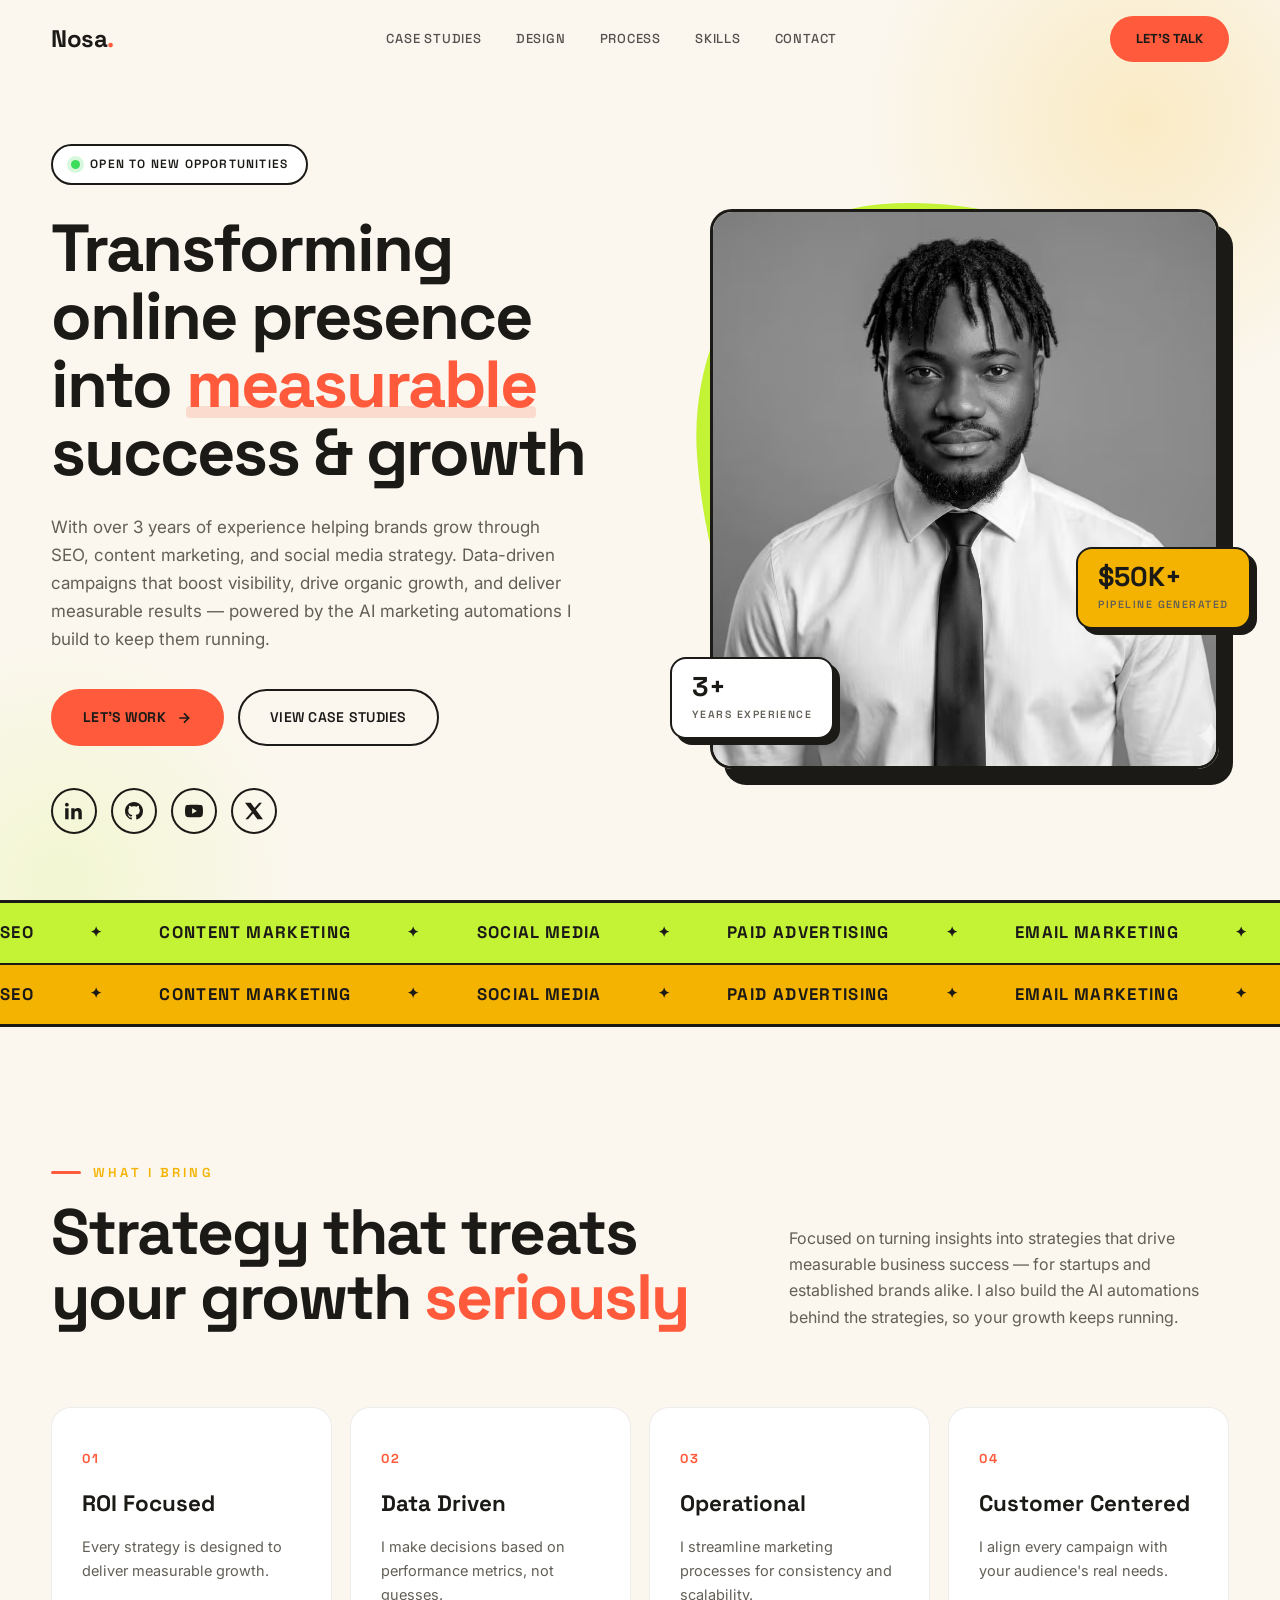
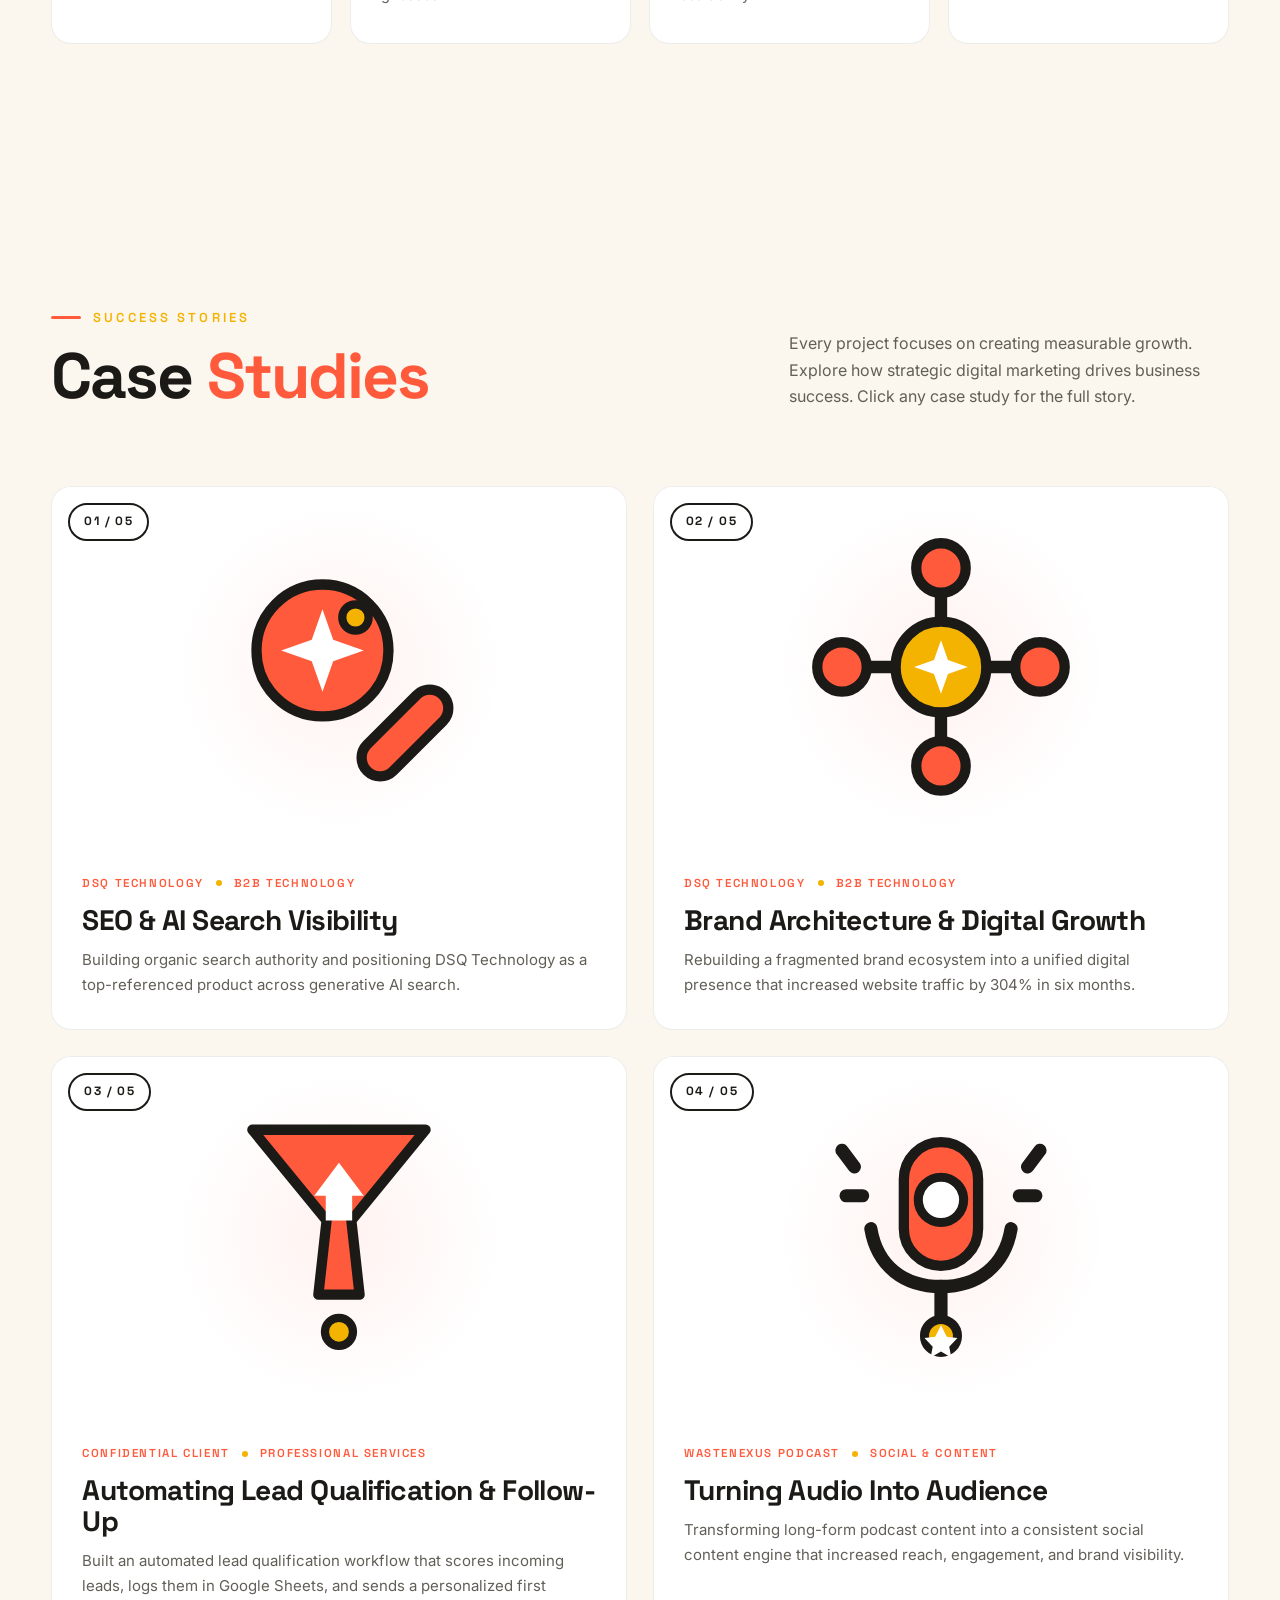
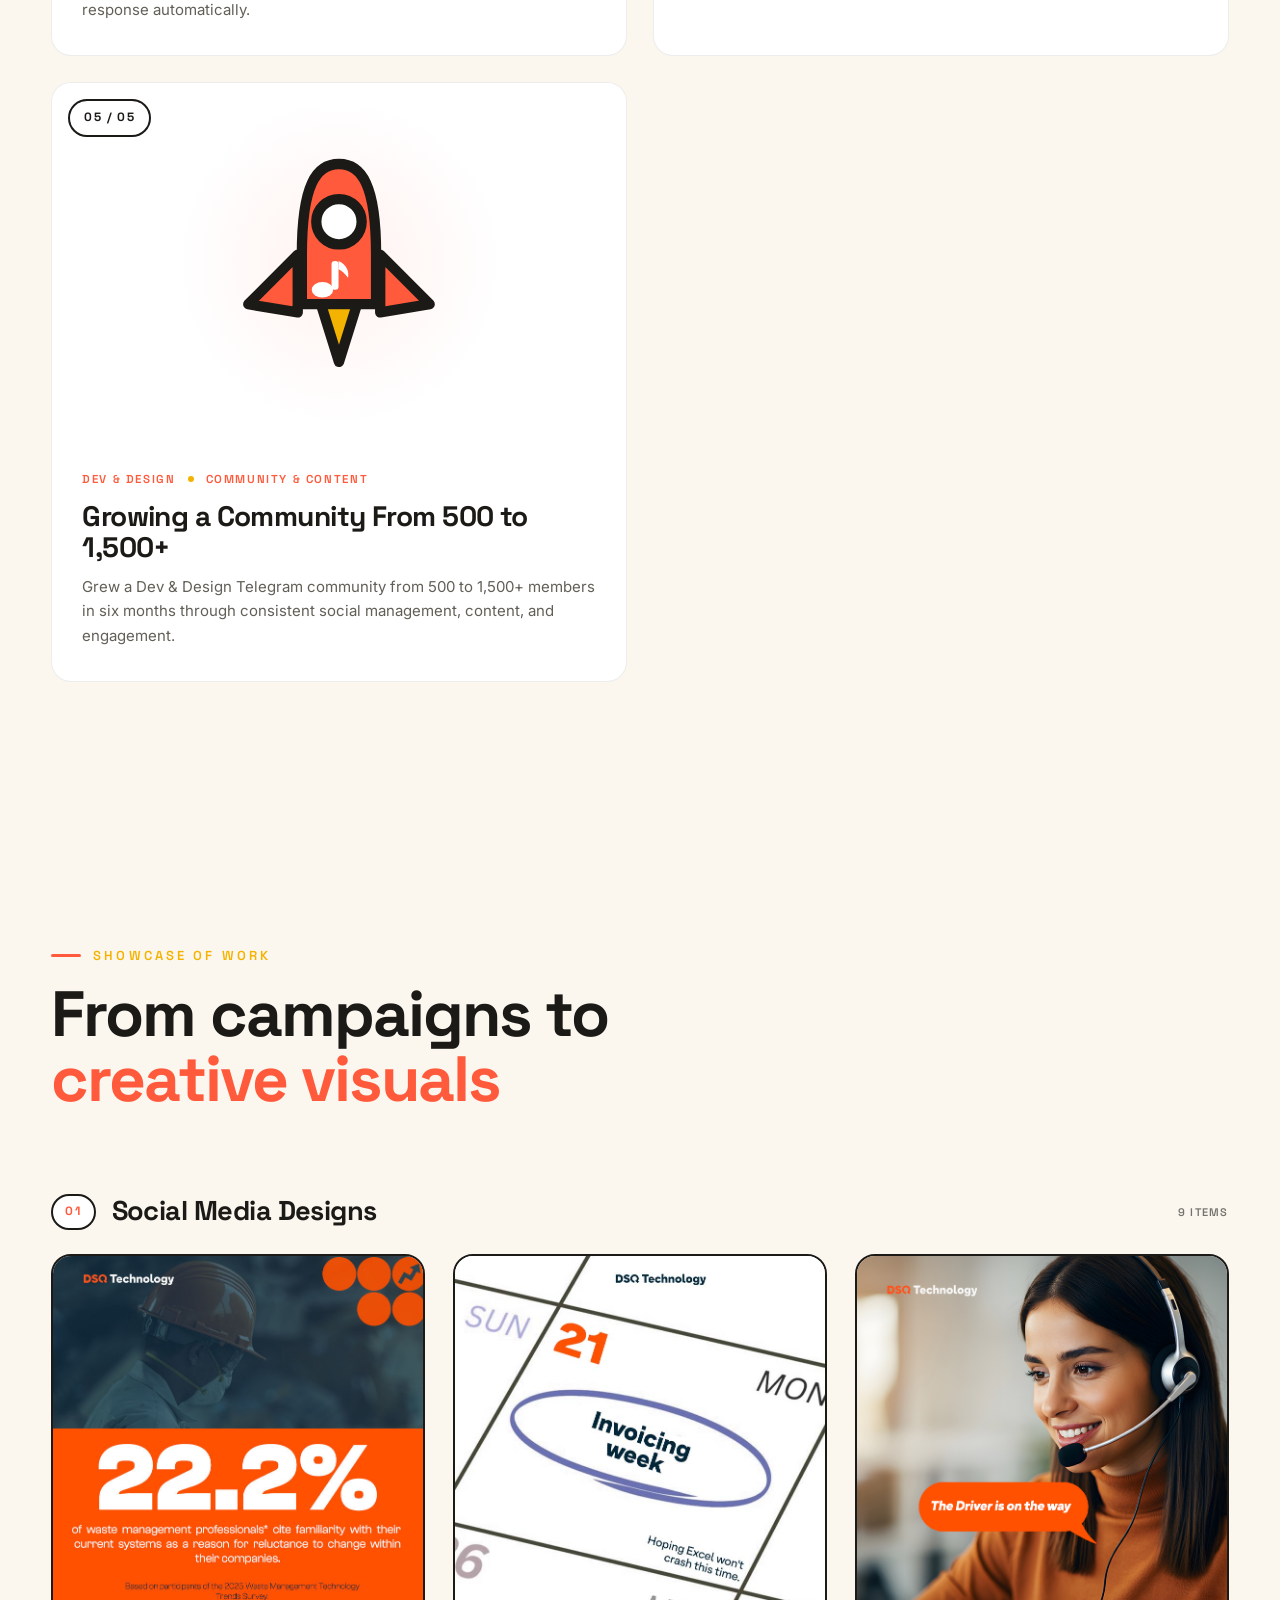
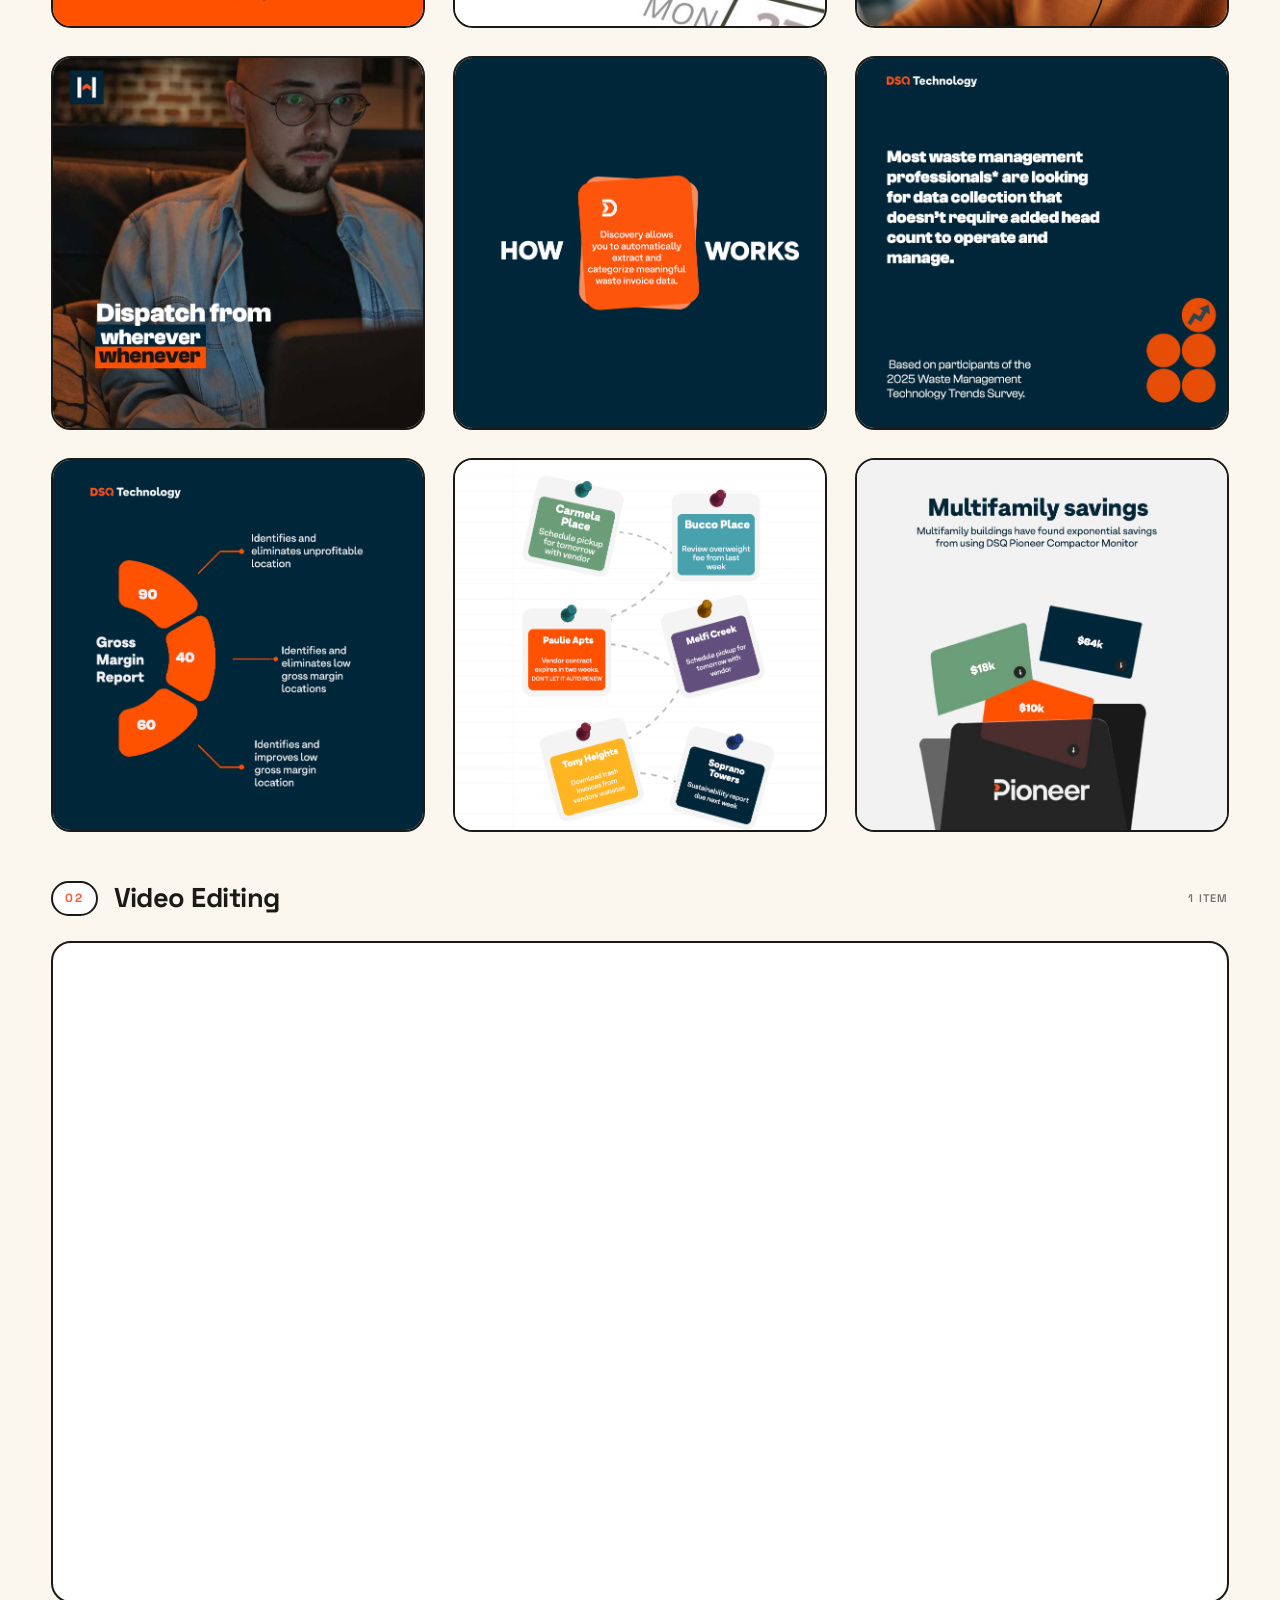
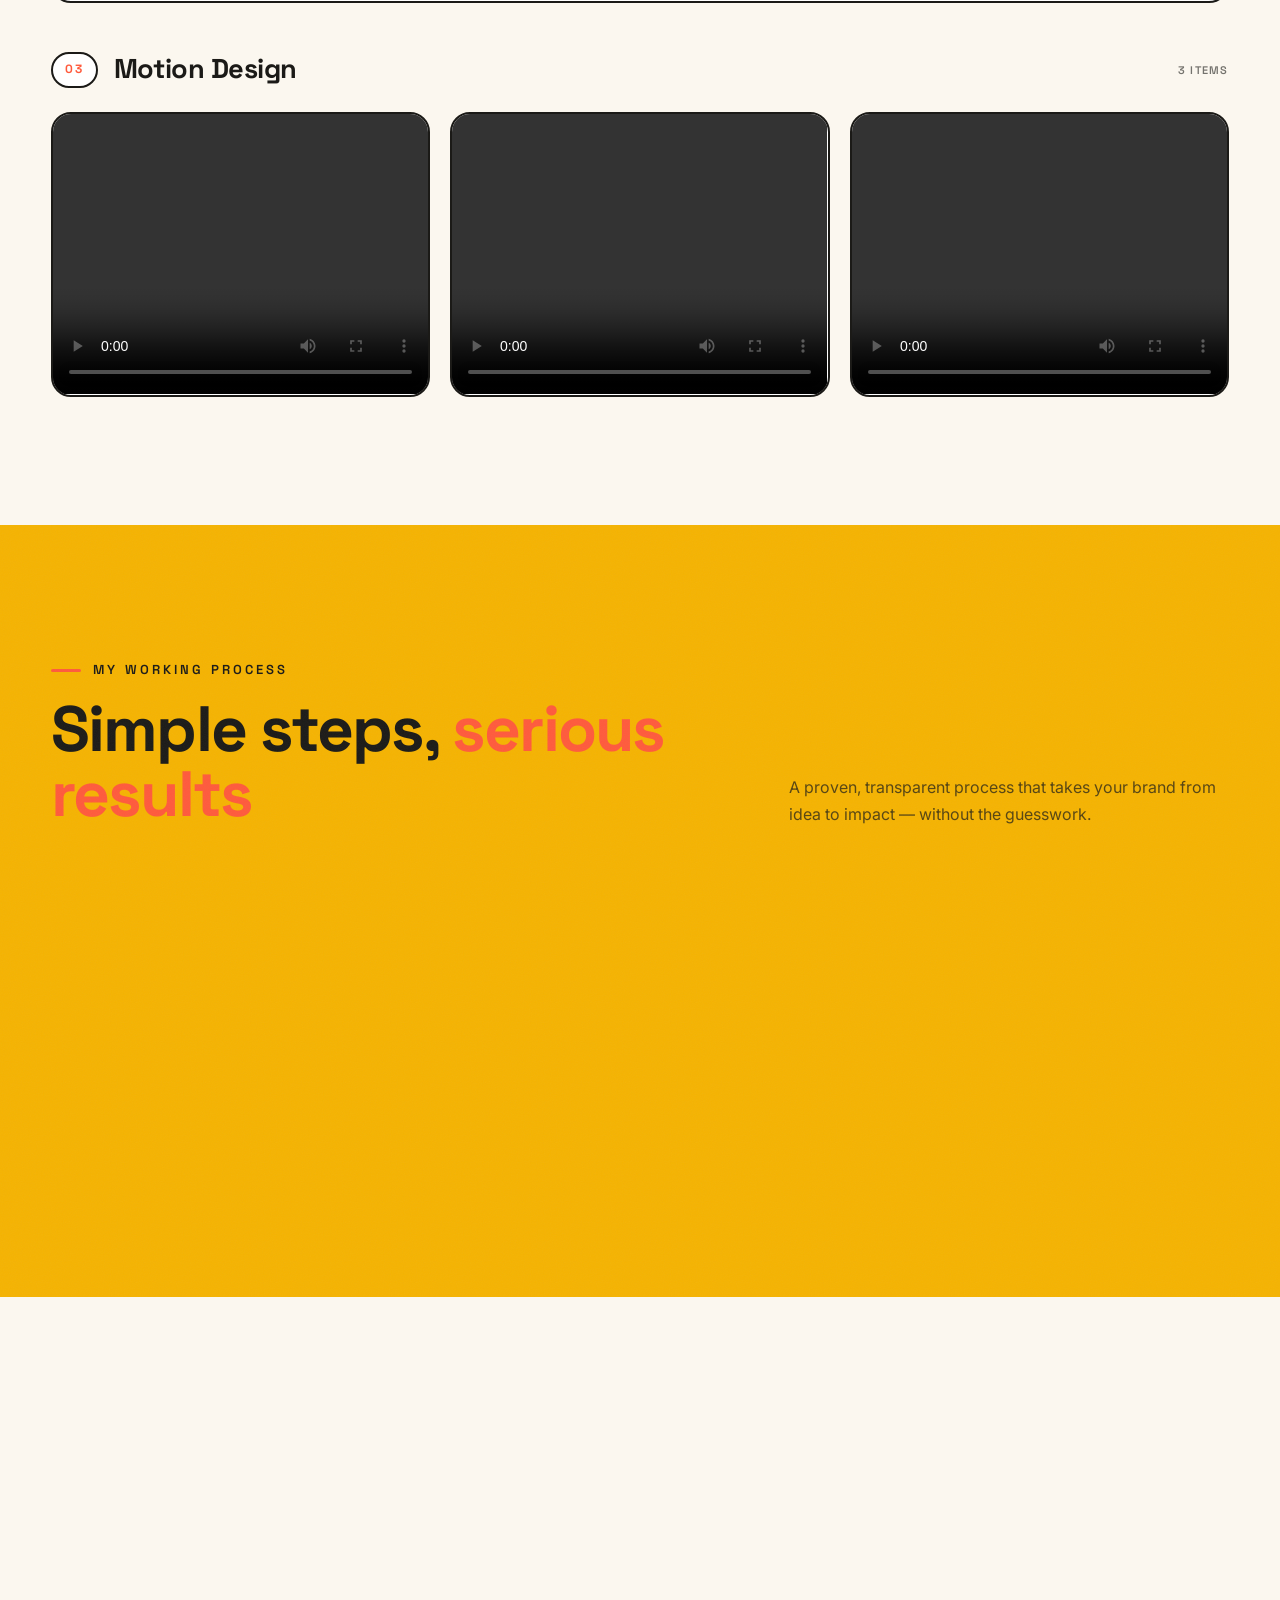
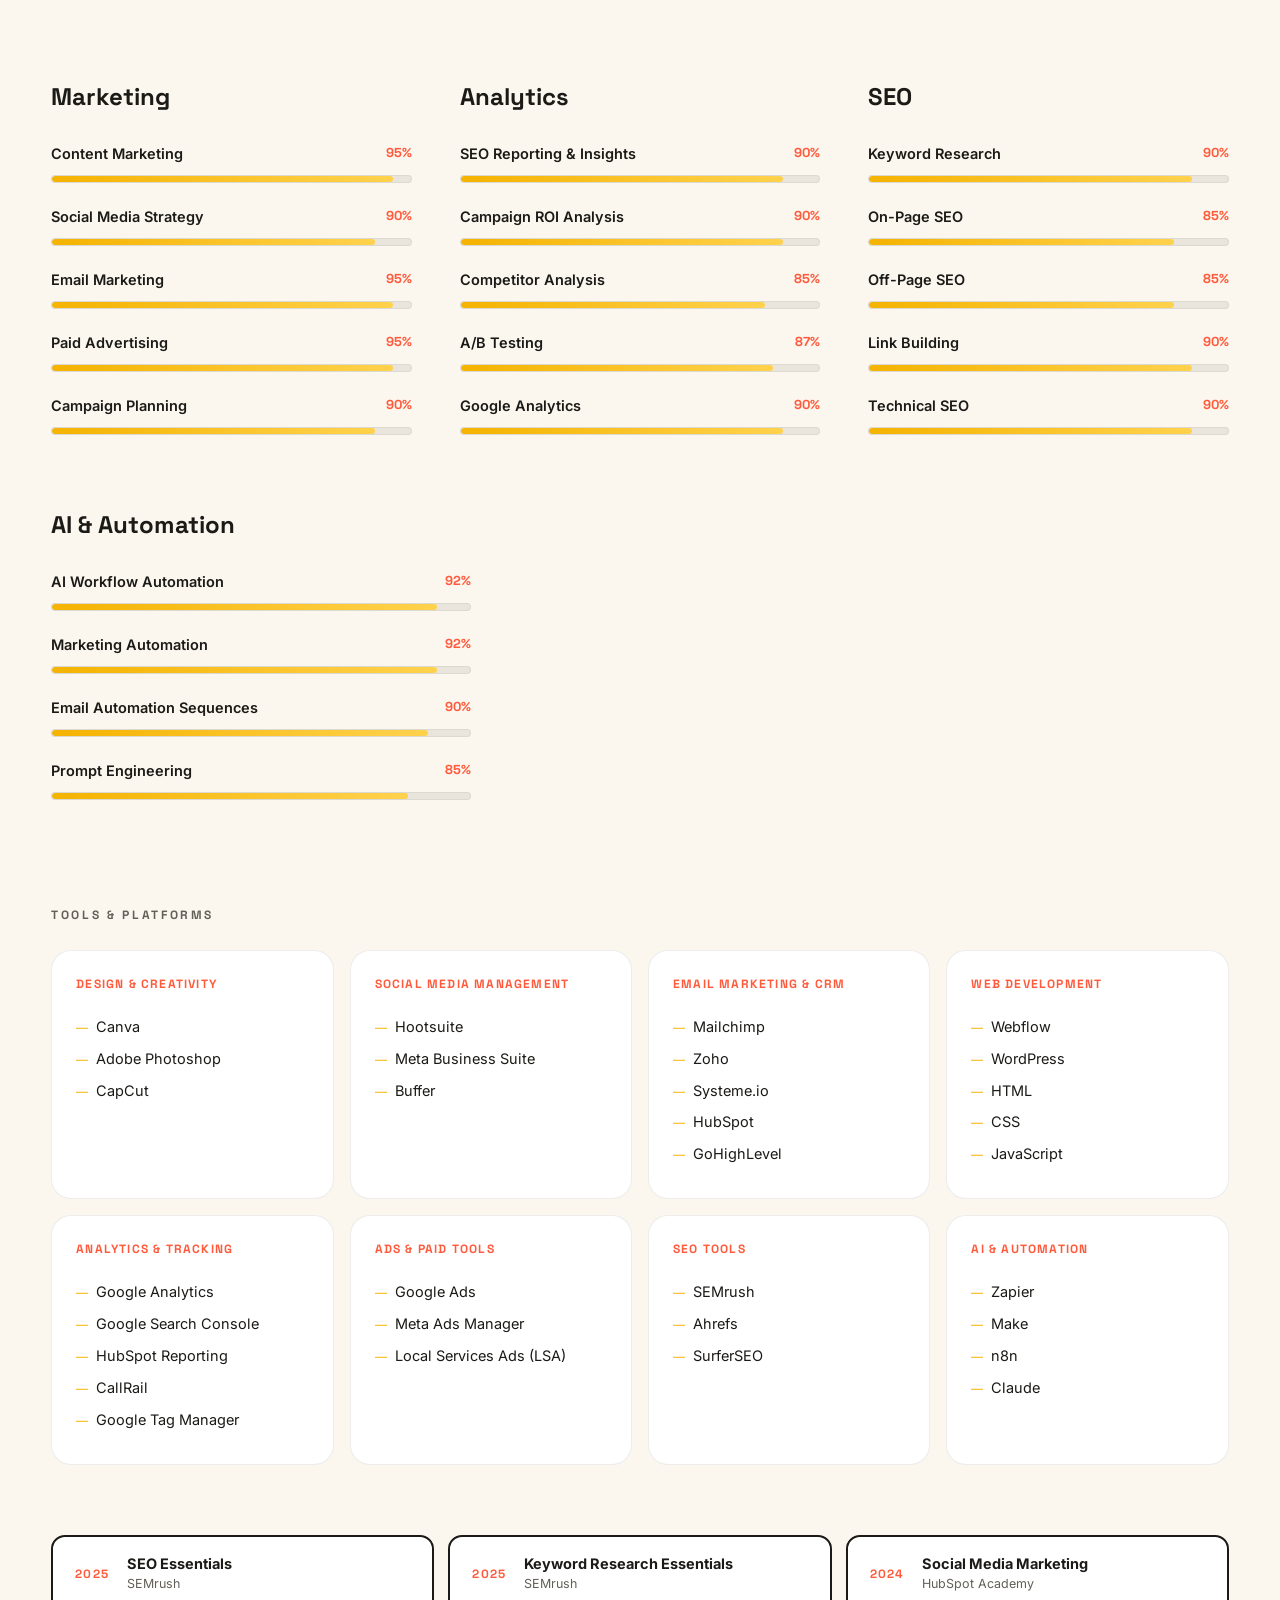
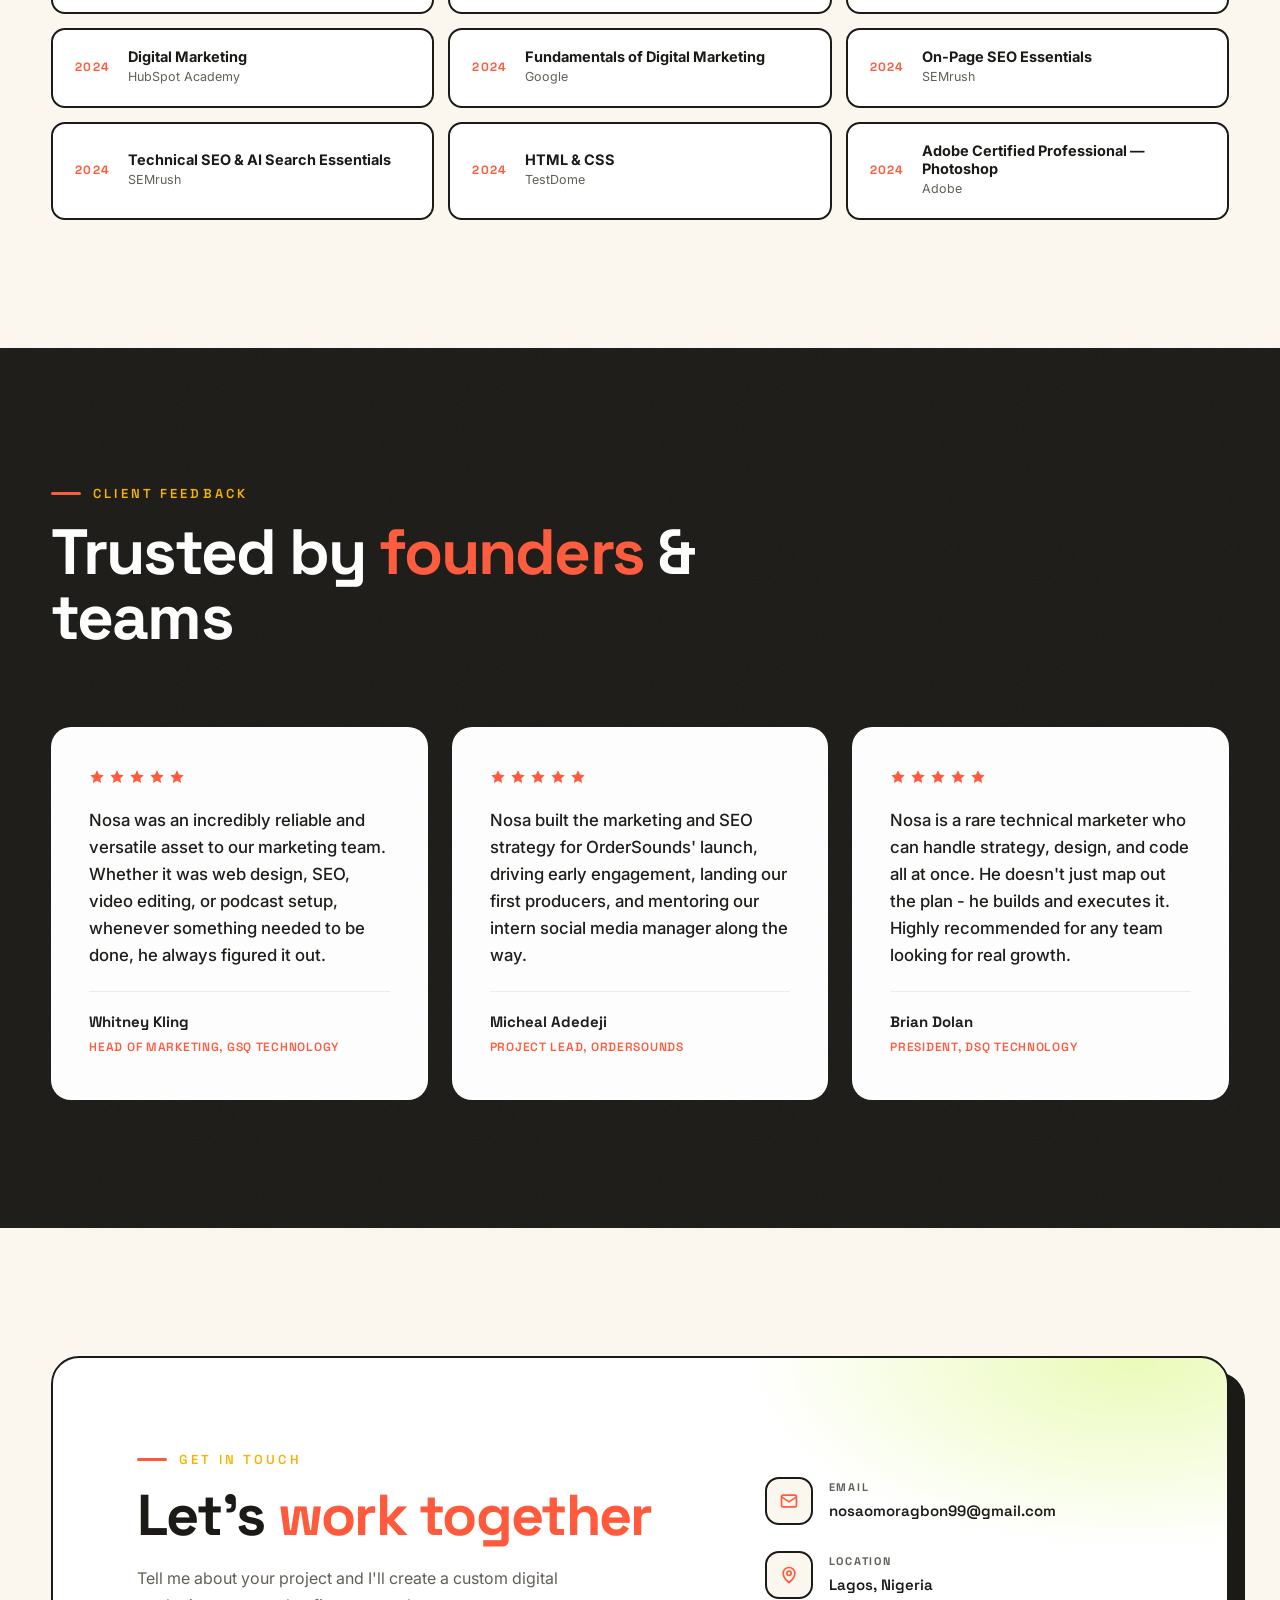
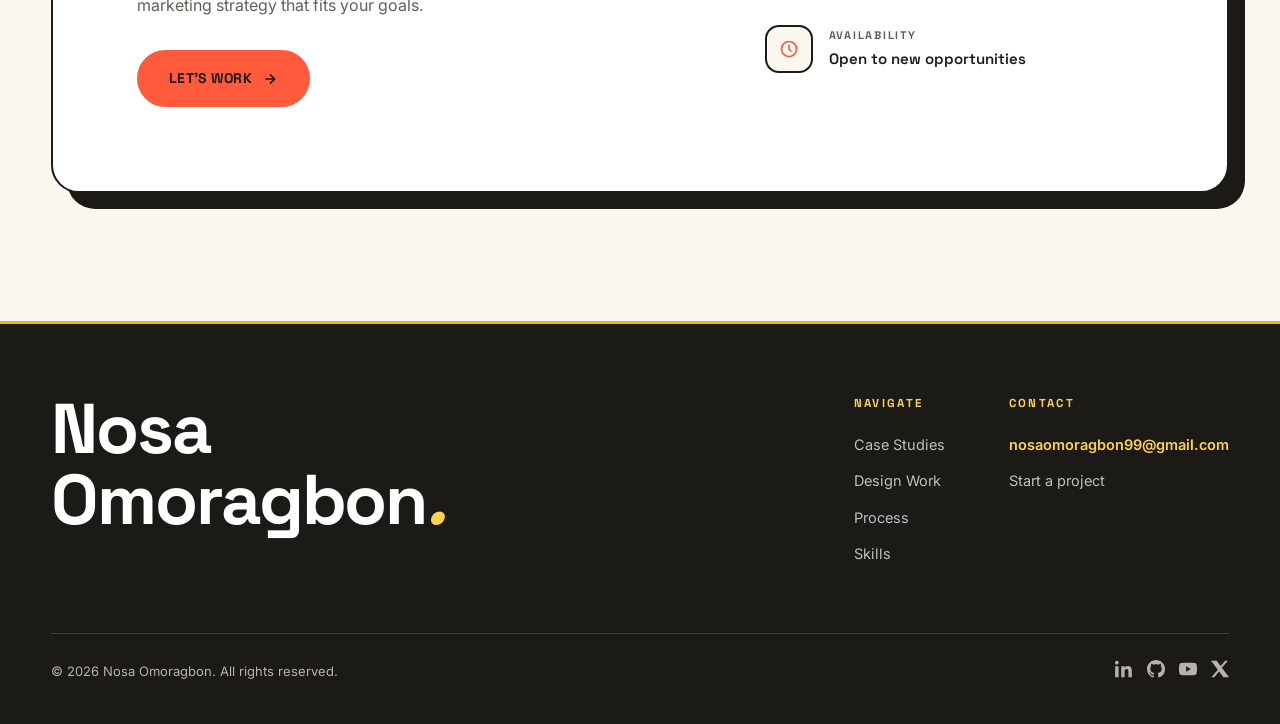
==== case-study.html @ 4eb818e7 "Initial commit — portfolio site" ====
<!DOCTYPE html>
<html lang="en">
<head>
  <meta charset="UTF-8" />
  <meta name="viewport" content="width=device-width, initial-scale=1.0" />
  <title>Case Study — Nosa Omoragbon</title>
  <meta name="description" content="Case study by Nosa Omoragbon — digital marketing strategist." />
  <meta name="theme-color" content="#F5B301" />
  <meta property="og:type" content="article" />
  <meta property="og:site_name" content="Nosa Omoragbon" />
  <meta property="og:title" content="Case Study — Nosa Omoragbon" />
  <meta property="og:description" content="Case study by Nosa Omoragbon — digital marketing strategist." />
  <meta property="og:locale" content="en_NG" />
  <meta name="twitter:card" content="summary_large_image" />
  <meta name="twitter:title" content="Case Study — Nosa Omoragbon" />
  <link rel="icon" type="image/svg+xml" href="data:image/svg+xml,%3Csvg xmlns='http://www.w3.org/2000/svg' viewBox='0 0 100 100'%3E%3Crect width='100' height='100' rx='20' fill='%23f5b301'/%3E%3Ctext x='50' y='70' font-size='54' font-weight='700' text-anchor='middle' fill='%231b1a17' font-family='Arial'%3EN%3C/text%3E%3C/svg%3E" />
  <link rel="preconnect" href="https://fonts.googleapis.com" />
  <link rel="preconnect" href="https://fonts.gstatic.com" crossorigin />
  <link href="https://fonts.googleapis.com/css2?family=Space+Grotesk:wght@400;500;600;700&family=Inter:wght@400;500;600;700&display=swap" rel="stylesheet" />
  <link rel="stylesheet" href="css/styles.css" />
</head>
<body>

  <!-- ================= NAV ================= -->
  <nav class="nav" id="nav">
    <div class="nav-inner">
      <a href="index.html" class="logo">Nosa<em>.</em></a>
      <div class="nav-links">
        <a href="index.html#work">Case Studies</a>
        <a href="index.html#design">Design</a>
        <a href="index.html#process">Process</a>
        <a href="index.html#skills">Skills</a>
        <a href="index.html#contact">Contact</a>
      </div>
      <a href="index.html#contact" class="nav-cta">Let's Talk</a>
    </div>
  </nav>

  <!-- ================= CASE HERO ================= -->
  <header class="cs-hero">
    <div class="container">
      <div class="cs-breadcrumb">
        <a href="index.html">Home</a>
        <span class="sep">/</span>
        <a href="index.html#work">Case Studies</a>
        <span class="sep">/</span>
        <span id="crumbClient">Project</span>
      </div>
      <div class="cs-meta-row">
        <span class="cs-chip gold" id="chipCategory">—</span>
        <span class="cs-chip" id="chipPeriod">—</span>
        <span class="cs-chip" id="chipClient">—</span>
        <span class="cs-chip" id="chipTag">—</span>
      </div>
      <h1 id="csTitle">Case Study</h1>
      <p class="tagline" id="csTagline"></p>
      <div class="cs-cover">
        <div class="cs-blob"></div>
        <div class="cs-cover-video" id="csCoverVideo"></div>
        <div class="cs-cover-icon" id="csCoverIcon" aria-hidden="true"></div>
        <img src="" alt="Case study cover" id="csCover" />
      </div>
    </div>
  </header>

  <!-- ================= CASE MAIN ================= -->
  <main class="cs-main">
    <div class="container">
      <div class="cs-layout">
        <div class="cs-prose">
          <h2 id="csOverviewHead"><span class="n">01</span>Project Overview</h2>
          <p id="csSummary"></p>

          <h2 id="csChallengeHead"><span class="n">02</span>The Challenge</h2>
          <p id="csChallenge"></p>

          <h2 id="csSolutionHead"><span class="n">03</span>The Solution</h2>
          <p id="csSolution"></p>
          <ul class="cs-list" id="csSolutionList"></ul>
          <p id="csSolutionAfter"></p>

          <div id="csAeoBlock">
            <h2 id="csAeoHead"><span class="n">04</span>AEO Strategy</h2>
            <p class="cs-subhead" id="csAeoSub"></p>
            <p id="csAeo"></p>
          </div>

          <div class="cs-results" id="csResults"></div>
        </div>

        <aside class="cs-side">
          <div class="cs-panel">
            <h4>Strategies Used</h4>
            <ul id="csStrategies"></ul>
          </div>
          <div class="cs-panel">
            <h4>Tools</h4>
            <div class="cs-tools" id="csTools"></div>
          </div>
          <div class="cs-panel">
            <h4>Project</h4>
            <ul id="csFacts"></ul>
          </div>
        </aside>
      </div>

      <!-- gallery -->
      <div class="cs-gallery">
        <div class="cs-gallery-head">
          <h2>Visuals</h2>
          <div class="line"></div>
          <span class="eyebrow" id="galCount"></span>
        </div>
        <div class="cs-gal-grid" id="csGallery"></div>
      </div>

      <!-- prev / next -->
      <div class="cs-nav">
        <a href="#" id="csPrev">
          <span class="dir">← Previous project</span>
          <span class="cs-title" id="csPrevTitle"></span>
        </a>
        <a href="#" class="next" id="csNext">
          <span class="dir">Next project →</span>
          <span class="cs-title" id="csNextTitle"></span>
        </a>
      </div>

      <!-- cta -->
      <div class="cs-cta grain">
        <h2>Want results like this for <em>your brand?</em></h2>
        <a href="index.html#contact" class="btn btn-coral">Let's Work
          <svg width="16" height="16" viewBox="0 0 24 24" fill="none" stroke="currentColor" stroke-width="2.4"><path d="M5 12h14M12 5l7 7-7 7"/></svg>
        </a>
      </div>
    </div>
  </main>

  <!-- ================= FOOTER ================= -->
  <footer class="footer">
    <div class="container">
      <div class="footer-top">
        <div class="footer-name">Nosa<br />Omoragbon<em>.</em></div>
        <div class="footer-cols">
          <div class="footer-col">
            <h5>Navigate</h5>
            <ul>
              <li><a href="index.html#work">Case Studies</a></li>
              <li><a href="index.html#design">Design Work</a></li>
              <li><a href="index.html#process">Process</a></li>
              <li><a href="index.html#skills">Skills</a></li>
            </ul>
          </div>
          <div class="footer-col">
            <h5>Contact</h5>
            <ul>
              <li><a href="mailto:nosaomoragbon99@gmail.com" class="footer-email">nosaomoragbon99@gmail.com</a></li>
              <li><a href="index.html#contact">Start a project</a></li>
            </ul>
          </div>
        </div>
      </div>
      <div class="footer-bottom">
        <span>© 2026 Nosa Omoragbon. All rights reserved.</span>
        <div class="footer-socials" id="footerSocials"></div>
      </div>
    </div>
  </footer>

  <!-- ================= LIGHTBOX ================= -->
  <div class="lightbox" id="lightbox">
    <button class="lb-close" id="lbClose" aria-label="Close">
      <svg width="18" height="18" viewBox="0 0 24 24" fill="none" stroke="currentColor" stroke-width="2.4"><path d="M18 6 6 18M6 6l12 12"/></svg>
    </button>
    <img src="" alt="Preview" id="lbImg" />
    <div class="lb-cap" id="lbCap"></div>
  </div>

  <script src="js/data.js"></script>
  <script src="js/main.js"></script>
</body>
</html>
---- css/styles.css ----
/* =========================================================
   Nosa Omoragbon — Portfolio
   Modern, high-contrast, energetic agency design system
   Palette: warm cream / dark charcoal / golden yellow /
   coral orange (CTAs) / lime green (decorative)
   ========================================================= */

:root {
  --ink: #1b1a17;
  --ink-2: #232220;
  --ink-3: #2d2b27;
  --cream: #fbf7ef;
  --cream-2: #f4efe3;
  --white: #ffffff;
  --gold: #f5b301;
  --gold-2: #ffd24d;
  --coral: #ff5a3c;
  --coral-2: #ff7a5f;
  --lime: #c4f235;
  --muted: #625f57;
  --muted-d: #b6b3aa;
  --line: rgba(27, 26, 23, 0.08);
  --line-d: rgba(255, 255, 255, 0.14);
  --display: "Space Grotesk", "Segoe UI", sans-serif;
  --body: "Inter", "Segoe UI", sans-serif;
  --radius: 20px;
  --ease: cubic-bezier(0.22, 1, 0.36, 1);
  --nav-h: 78px;
}

*,
*::before,
*::after {
  margin: 0;
  padding: 0;
  box-sizing: border-box;
}

html {
  scroll-behavior: smooth;
}

section[id],
header[id] {
  scroll-margin-top: 70px;
}

body {
  font-family: var(--body);
  background: var(--cream);
  color: var(--ink);
  line-height: 1.65;
  font-size: 16px;
  -webkit-font-smoothing: antialiased;
  overflow-x: hidden;
}

img {
  max-width: 100%;
  display: block;
}

a {
  color: inherit;
  text-decoration: none;
}

button {
  font-family: inherit;
  cursor: pointer;
  border: none;
  background: none;
  color: inherit;
}

ul {
  list-style: none;
}

::selection {
  background: var(--coral);
  color: var(--white);
}

::-webkit-scrollbar {
  width: 11px;
}
::-webkit-scrollbar-track {
  background: var(--cream);
}
::-webkit-scrollbar-thumb {
  background: #cfc9bc;
  border-radius: 20px;
  border: 3px solid var(--cream);
}
::-webkit-scrollbar-thumb:hover {
  background: var(--coral);
}

/* ---------- Typography helpers ---------- */

.eyebrow {
  font-family: var(--display);
  font-size: 13px;
  font-weight: 600;
  letter-spacing: 0.24em;
  text-transform: uppercase;
  color: var(--gold);
  display: inline-flex;
  align-items: center;
  gap: 12px;
}

.eyebrow::before {
  content: "";
  width: 30px;
  height: 3px;
  border-radius: 3px;
  background: var(--coral);
  display: block;
}

section.dark .eyebrow {
  color: var(--gold-2);
}
section.dark .eyebrow::before {
  background: var(--coral);
}

/* ---------- Layout ---------- */

.container {
  width: min(1240px, 92%);
  margin-inline: auto;
}

.section {
  padding: clamp(90px, 10vw, 140px) 0;
  position: relative;
  background: var(--cream);
}

.section-head {
  display: flex;
  align-items: flex-end;
  justify-content: space-between;
  gap: 40px;
  margin-bottom: clamp(50px, 6vw, 80px);
}

.section-title {
  font-family: var(--display);
  font-weight: 700;
  font-size: clamp(2.3rem, 5.4vw, 4rem);
  line-height: 1.02;
  letter-spacing: -0.03em;
  margin-top: 16px;
  text-transform: none;
  max-width: 18ch;
}

.section-title em {
  font-style: normal;
  color: var(--coral);
  position: relative;
}

.lede {
  color: var(--muted);
  max-width: 440px;
  font-size: 16px;
}

/* ---------- Grain overlay ---------- */

.grain::before {
  content: "";
  position: absolute;
  inset: 0;
  pointer-events: none;
  opacity: 0.05;
  background-image: url("data:image/svg+xml,%3Csvg xmlns='http://www.w3.org/2000/svg' width='140' height='140'%3E%3Cfilter id='n'%3E%3CfeTurbulence type='fractalNoise' baseFrequency='0.85' numOctaves='3' stitchTiles='stitch'/%3E%3C/filter%3E%3Crect width='100%25' height='100%25' filter='url(%23n)'/%3E%3C/svg%3E");
  z-index: 1;
}

/* ---------- Buttons ---------- */

.btn {
  display: inline-flex;
  align-items: center;
  gap: 10px;
  padding: 15px 30px;
  font-family: var(--display);
  font-size: 14px;
  font-weight: 600;
  letter-spacing: 0.02em;
  text-transform: uppercase;
  border-radius: 999px;
  border: 2px solid transparent;
  transition: all 0.35s var(--ease);
  position: relative;
}

.btn svg {
  transition: transform 0.35s var(--ease);
}

.btn:hover svg {
  transform: translateX(4px);
}

.btn-coral {
  background: var(--coral);
  color: var(--ink);
  border-color: var(--coral);
  font-weight: 700;
}

.btn-coral:hover {
  background: var(--coral-2);
  border-color: var(--coral-2);
  transform: translateY(-3px);
  box-shadow: 0 16px 34px -12px rgba(255, 90, 60, 0.65);
}

.btn-ghost {
  border-color: var(--ink);
  color: var(--ink);
  background: transparent;
}

.btn-ghost:hover {
  background: var(--ink);
  color: var(--white);
  transform: translateY(-3px);
}

.btn-ghost-light {
  border-color: var(--white);
  color: var(--white);
  background: transparent;
}

.btn-ghost-light:hover {
  background: var(--white);
  color: var(--ink);
  transform: translateY(-3px);
}

/* ---------- Nav ---------- */

.nav {
  position: fixed;
  inset: 0 0 auto 0;
  height: var(--nav-h);
  z-index: 100;
  transition: all 0.4s var(--ease);
  display: flex;
  align-items: center;
}

.nav-inner {
  width: min(1240px, 92%);
  margin-inline: auto;
  display: flex;
  align-items: center;
  justify-content: space-between;
}

.nav.scrolled {
  height: 64px;
  background: rgba(251, 247, 239, 0.9);
  backdrop-filter: blur(14px);
  -webkit-backdrop-filter: blur(14px);
  border-bottom: 1px solid var(--line);
}

.logo {
  font-family: var(--display);
  font-size: 1.5rem;
  font-weight: 700;
  letter-spacing: -0.02em;
  color: var(--ink);
}

.logo em {
  font-style: normal;
  color: var(--coral);
}

.nav-links {
  display: flex;
  align-items: center;
  gap: 34px;
}

.nav-links a {
  font-family: var(--display);
  font-size: 13px;
  font-weight: 500;
  letter-spacing: 0.06em;
  text-transform: uppercase;
  color: var(--ink);
  position: relative;
  padding: 4px 0;
  opacity: 0.75;
  transition: opacity 0.3s;
}

.nav-links a::after {
  content: "";
  position: absolute;
  left: 0;
  bottom: -2px;
  width: 0;
  height: 3px;
  border-radius: 3px;
  background: var(--coral);
  transition: width 0.3s var(--ease);
}

.nav-links a:hover {
  opacity: 1;
}
.nav-links a:hover::after {
  width: 100%;
}

.nav-cta {
  padding: 12px 26px;
  background: var(--coral);
  color: var(--ink);
  border-radius: 999px;
  font-family: var(--display);
  font-size: 13px;
  font-weight: 700;
  text-transform: uppercase;
  transition: all 0.35s var(--ease);
}

.nav-cta:hover {
  background: var(--ink);
  color: var(--white);
  transform: translateY(-2px);
}

/* mobile nav */
.nav-burger {
  display: none;
  width: 44px;
  height: 44px;
  flex-direction: column;
  justify-content: center;
  gap: 6px;
  align-items: flex-end;
}

.nav-burger span {
  display: block;
  height: 3px;
  border-radius: 3px;
  background: var(--ink);
  transition: all 0.35s var(--ease);
}

.nav-burger span:nth-child(1) { width: 26px; }
.nav-burger span:nth-child(2) { width: 18px; }
.nav-burger span:nth-child(3) { width: 22px; }

.nav.menu-open {
  background: var(--ink);
}

.nav.menu-open .logo {
  color: var(--white);
}

.nav.menu-open .nav-burger span {
  width: 26px;
  background: var(--white);
}

.nav.menu-open .nav-burger span:nth-child(1) {
  transform: translateY(9px) rotate(45deg);
}

.nav.menu-open .nav-burger span:nth-child(2) {
  opacity: 0;
}

.nav.menu-open .nav-burger span:nth-child(3) {
  transform: translateY(-9px) rotate(-45deg);
}

.mobile-menu {
  position: fixed;
  inset: 0;
  background: var(--ink);
  z-index: 90;
  display: flex;
  flex-direction: column;
  align-items: center;
  justify-content: center;
  gap: 8px;
  opacity: 0;
  visibility: hidden;
  transition: all 0.45s var(--ease);
}

.mobile-menu.open {
  opacity: 1;
  visibility: visible;
}

.mobile-menu a {
  font-family: var(--display);
  font-size: 2rem;
  font-weight: 600;
  color: var(--white);
  padding: 10px;
  opacity: 0;
  transform: translateY(16px);
  transition: all 0.4s var(--ease);
}

.mobile-menu.open a {
  opacity: 1;
  transform: none;
}

.mobile-menu.open a:nth-child(1) { transition-delay: 0.08s; }
.mobile-menu.open a:nth-child(2) { transition-delay: 0.14s; }
.mobile-menu.open a:nth-child(3) { transition-delay: 0.2s; }
.mobile-menu.open a:nth-child(4) { transition-delay: 0.26s; }
.mobile-menu.open a:nth-child(5) { transition-delay: 0.32s; }

/* ---------- Hero ---------- */

.hero {
  min-height: 100vh;
  background: var(--cream);
  color: var(--ink);
  position: relative;
  display: flex;
  align-items: center;
  overflow: hidden;
  padding-top: var(--nav-h);
}

.hero-bg::before {
  content: "";
  position: absolute;
  width: 640px;
  height: 640px;
  right: -180px;
  top: -200px;
  background: radial-gradient(circle, rgba(245, 179, 1, 0.18), transparent 62%);
}

.hero-bg::after {
  content: "";
  position: absolute;
  width: 560px;
  height: 560px;
  left: -220px;
  bottom: -260px;
  background: radial-gradient(circle, rgba(196, 242, 53, 0.16), transparent 62%);
}

.hero-grid {
  display: grid;
  grid-template-columns: 1.05fr 0.95fr;
  gap: 64px;
  align-items: center;
  width: min(1240px, 92%);
  margin-inline: auto;
  padding: 50px 0;
  position: relative;
  z-index: 2;
}

.hero-badge {
  display: inline-flex;
  align-items: center;
  gap: 10px;
  padding: 9px 18px;
  border: 2px solid var(--ink);
  border-radius: 999px;
  font-family: var(--display);
  font-size: 12px;
  font-weight: 600;
  letter-spacing: 0.1em;
  text-transform: uppercase;
  color: var(--ink);
  background: var(--white);
  margin-bottom: 30px;
}

.hero-badge .dot {
  width: 9px;
  height: 9px;
  border-radius: 50%;
  background: #3ddc5a;
  box-shadow: 0 0 0 4px rgba(61, 220, 90, 0.2);
  animation: pulse 2.2s infinite;
}

@keyframes pulse {
  0%, 100% { box-shadow: 0 0 0 0 rgba(61, 220, 90, 0.45); }
  50% { box-shadow: 0 0 0 8px rgba(61, 220, 90, 0); }
}

.hero h1 {
  font-family: var(--display);
  font-weight: 700;
  font-size: clamp(2.5rem, 5.2vw, 4.4rem);
  line-height: 1.02;
  letter-spacing: -0.03em;
  margin-bottom: 26px;
}

.hero h1 em {
  font-style: normal;
  color: var(--coral);
  position: relative;
  white-space: nowrap;
}

.hero h1 em::after {
  content: "";
  position: absolute;
  left: 0;
  right: 0;
  bottom: 8px;
  height: 12px;
  background: rgba(255, 90, 60, 0.18);
  border-radius: 4px;
  z-index: -1;
}

.hero p.sub {
  color: var(--muted);
  font-size: 17px;
  max-width: 520px;
  margin-bottom: 36px;
}

.hero-ctas {
  display: flex;
  gap: 14px;
  flex-wrap: wrap;
  margin-bottom: 42px;
}

.hero-socials {
  display: flex;
  gap: 14px;
}

.hero-socials a {
  width: 46px;
  height: 46px;
  border: 2px solid var(--ink);
  border-radius: 50%;
  display: flex;
  align-items: center;
  justify-content: center;
  color: var(--ink);
  transition: all 0.35s var(--ease);
}

.hero-socials a:hover {
  background: var(--coral);
  border-color: var(--coral);
  color: var(--white);
  transform: translateY(-4px) rotate(-6deg);
}

.hero-socials svg {
  width: 18px;
  height: 18px;
}

.hero-visual {
  position: relative;
  padding: 10px;
}

.hero-blob {
  position: absolute;
  inset: 0;
  background: var(--lime);
  border-radius: 38% 62% 63% 37% / 41% 44% 56% 59%;
  transform: rotate(-4deg);
  z-index: 0;
}

.hero-photo {
  position: relative;
  z-index: 1;
  border-radius: 22px;
  overflow: hidden;
  aspect-ratio: 4 / 4.4;
  border: 3px solid var(--ink);
  box-shadow: 14px 16px 0 var(--ink);
}

.hero-photo img {
  width: 100%;
  height: 100%;
  object-fit: cover;
  filter: grayscale(100%) contrast(1.02);
  transition: transform 1.4s var(--ease);
}

.hero-photo:hover img {
  transform: scale(1.04);
}

.hero-card {
  position: absolute;
  z-index: 2;
  bottom: 40px;
  left: -30px;
  background: var(--white);
  border: 2px solid var(--ink);
  border-radius: 16px;
  padding: 14px 20px;
  box-shadow: 6px 6px 0 var(--ink);
}

.hero-card .num {
  font-family: var(--display);
  font-size: 1.7rem;
  font-weight: 700;
  color: var(--ink);
  line-height: 1;
}

.hero-card .txt {
  font-family: var(--display);
  font-size: 10.5px;
  font-weight: 600;
  letter-spacing: 0.14em;
  text-transform: uppercase;
  color: var(--muted);
  margin-top: 5px;
}

.hero-card.card-2 {
  left: auto;
  right: -22px;
  bottom: 150px;
  border-color: var(--ink);
  background: var(--gold);
}

.hero-card.card-2 .num {
  color: var(--ink);
}

/* ---------- Marquee (double strip) ---------- */

.marquee-stack {
  border-top: 3px solid var(--ink);
  border-bottom: 3px solid var(--ink);
}

.marquee {
  overflow: hidden;
  padding: 16px 0;
}

.marquee.lime {
  background: var(--lime);
  border-bottom: 2px solid var(--ink);
}

.marquee.gold {
  background: var(--gold);
}

.marquee-track {
  display: flex;
  gap: 56px;
  width: max-content;
  animation: marquee 30s linear infinite;
}

.marquee.reverse .marquee-track {
  animation-direction: reverse;
}

.marquee span {
  font-family: var(--display);
  font-weight: 700;
  font-size: 1.05rem;
  letter-spacing: 0.08em;
  text-transform: uppercase;
  color: var(--ink);
  white-space: nowrap;
  display: flex;
  align-items: center;
  gap: 56px;
}

.marquee span::after {
  content: "✦";
  font-size: 0.85rem;
}

@keyframes marquee {
  from { transform: translateX(0); }
  to { transform: translateX(-50%); }
}

/* ---------- Values / About ---------- */

.values-grid {
  display: grid;
  grid-template-columns: repeat(4, 1fr);
  gap: 18px;
}

.value {
  background: var(--white);
  border-radius: var(--radius);
  padding: 36px 30px;
  border: 1px solid var(--line);
  transition: transform 0.4s var(--ease), box-shadow 0.4s var(--ease), border-color 0.4s;
}

.value:hover {
  transform: translateY(-6px);
  border-color: var(--ink);
  box-shadow: 8px 8px 0 var(--ink);
}

.value .num {
  font-family: var(--display);
  font-size: 13px;
  font-weight: 700;
  color: var(--coral);
  letter-spacing: 0.14em;
}

.value h3 {
  font-family: var(--display);
  font-weight: 700;
  font-size: 1.4rem;
  margin: 16px 0 12px;
}

.value p {
  color: var(--muted);
  font-size: 14.5px;
}

/* ---------- Case studies ---------- */

.case-grid {
  display: grid;
  grid-template-columns: repeat(2, 1fr);
  gap: 26px;
}

.case-card {
  position: relative;
  border: 1px solid var(--line);
  border-radius: var(--radius);
  overflow: hidden;
  background: var(--white);
  display: block;
  transition: transform 0.5s var(--ease), box-shadow 0.5s var(--ease), border-color 0.5s;
}

.case-card:hover {
  transform: translateY(-8px);
  border-color: var(--ink);
  box-shadow: 10px 10px 0 var(--ink);
}

.case-media {
  position: relative;
  aspect-ratio: 16 / 10;
  overflow: hidden;
  background: var(--white);
  display: flex;
  align-items: center;
  justify-content: center;
}

.case-media::before {
  content: "";
  position: absolute;
  width: 62%;
  aspect-ratio: 1;
  top: 50%;
  left: 50%;
  transform: translate(-50%, -50%);
  border-radius: 50%;
  background: radial-gradient(circle, rgba(255, 90, 60, 0.08), transparent 65%);
  pointer-events: none;
}

.case-media img {
  width: 100%;
  height: 100%;
  object-fit: cover;
  transition: transform 1.1s var(--ease);
}

.case-card:hover .case-media img {
  transform: scale(1.06);
}

.case-icon {
  width: 46%;
  color: var(--coral);
  transition: transform 0.8s var(--ease);
  position: relative;
}

.case-icon svg {
  width: 100%;
  height: auto;
  display: block;
}

.case-card:hover .case-icon {
  transform: scale(1.08) rotate(-2deg);
}

.case-media .num {
  position: absolute;
  top: 16px;
  left: 16px;
  font-family: var(--display);
  font-size: 12px;
  font-weight: 700;
  letter-spacing: 0.12em;
  color: var(--ink);
  background: var(--white);
  padding: 7px 14px;
  border-radius: 999px;
  border: 2px solid var(--ink);
  z-index: 2;
}

.case-media .arrow {
  position: absolute;
  right: 16px;
  bottom: 16px;
  width: 52px;
  height: 52px;
  border-radius: 50%;
  background: var(--coral);
  color: var(--white);
  border: 2px solid var(--ink);
  display: flex;
  align-items: center;
  justify-content: center;
  transform: translateY(12px);
  opacity: 0;
  transition: all 0.45s var(--ease);
  z-index: 2;
}

.case-card:hover .case-media .arrow {
  opacity: 1;
  transform: translateY(0) rotate(-45deg);
}

.case-body {
  padding: 28px 30px 32px;
}

.case-meta {
  display: flex;
  align-items: center;
  gap: 12px;
  font-family: var(--display);
  font-size: 11.5px;
  font-weight: 600;
  letter-spacing: 0.14em;
  text-transform: uppercase;
  color: var(--coral);
  margin-bottom: 12px;
}

.case-meta .divider {
  width: 6px;
  height: 6px;
  border-radius: 50%;
  background: var(--gold);
}

.case-body h3 {
  font-family: var(--display);
  font-weight: 700;
  font-size: clamp(1.4rem, 2.2vw, 1.8rem);
  line-height: 1.1;
  margin-bottom: 12px;
  letter-spacing: -0.02em;
}

.case-body p {
  color: var(--muted);
  font-size: 15px;
}

/* ---------- Gallery ---------- */

.gallery-filters {
  display: flex;
  gap: 10px;
  flex-wrap: nowrap;
  overflow-x: auto;
  -webkit-overflow-scrolling: touch;
  scrollbar-width: none;
  padding-bottom: 4px;
}

.gallery-filters::-webkit-scrollbar {
  display: none;
}

.filter-btn {
  padding: 11px 22px;
  border-radius: 999px;
  border: 2px solid var(--ink);
  font-family: var(--display);
  font-size: 12.5px;
  font-weight: 600;
  text-transform: uppercase;
  color: var(--ink);
  background: var(--white);
  flex-shrink: 0;
  transition: all 0.3s var(--ease);
}

.filter-btn:hover {
  background: var(--coral);
  border-color: var(--coral);
  color: var(--white);
  transform: translateY(-2px);
}

.filter-btn.active {
  background: var(--ink);
  border-color: var(--ink);
  color: var(--white);
}

.gallery-grid {
  display: grid;
  grid-template-columns: repeat(3, 1fr);
  gap: 20px;
}

/* ---------- Showcase (infinite marquee rows) ---------- */

.showcase {
  display: flex;
  flex-direction: column;
  gap: 44px;
  margin-top: 54px;
}

.showcase-section {
  display: flex;
  flex-direction: column;
  gap: 20px;
}

.showcase-head {
  display: flex;
  align-items: center;
  gap: 16px;
}

.showcase-head .sec-num {
  font-family: var(--display);
  font-size: 12px;
  font-weight: 700;
  letter-spacing: 0.14em;
  color: var(--coral);
  border: 2px solid var(--ink);
  border-radius: 999px;
  padding: 6px 12px;
  background: var(--white);
}

.showcase-head h3 {
  font-family: var(--display);
  font-size: clamp(1.3rem, 2.4vw, 1.7rem);
  font-weight: 700;
  letter-spacing: -0.02em;
}

.showcase-head .sec-count {
  font-family: var(--display);
  font-size: 11px;
  font-weight: 600;
  letter-spacing: 0.12em;
  text-transform: uppercase;
  color: var(--ink-60, rgba(27, 26, 23, 0.6));
  margin-left: auto;
}

/* =========================================================
   Showcase grid (Social Media Designs, Videos, Motion Design)
   ========================================================= */
.showcase-grid {
  display: grid;
  grid-template-columns: repeat(3, 1fr);
  gap: 20px;
}

.showcase-grid .g-item {
  aspect-ratio: 1 / 1;
}

.showcase-grid.videos {
  grid-template-columns: 1fr;
  gap: 28px;
}

.showcase-grid.social-media-designs {
  gap: 28px;
}

.showcase-grid.videos .g-item {
  aspect-ratio: 16 / 9;
}

.showcase-grid.motion-design .g-item {
  aspect-ratio: 4 / 3;
}

.g-item {
  position: relative;
  border-radius: var(--radius);
  overflow: hidden;
  cursor: pointer;
  aspect-ratio: 4 / 3;
  border: 2px solid var(--ink);
  background: var(--white);
  opacity: 0;
  transform: translateY(26px);
  transition: opacity 0.5s var(--ease), transform 0.5s var(--ease);
}

.g-item.show {
  opacity: 1;
  transform: none;
}

.g-item img {
  width: 100%;
  height: 100%;
  object-fit: cover;
  transition: transform 0.9s var(--ease);
}

.g-item .g-video {
  width: 100%;
  height: 100%;
  border: 0;
  display: block;
  pointer-events: auto;
}

.g-item:hover img {
  transform: scale(1.07);
}

.showcase-grid .g-item:hover img {
  transform: none;
}

.g-item .g-cap {
  position: absolute;
  inset: auto 0 0 0;
  padding: 44px 20px 16px;
  background: linear-gradient(to top, rgba(27, 26, 23, 0.88), transparent);
  color: var(--white);
  transform: translateY(8px);
  opacity: 0;
  transition: all 0.45s var(--ease);
}

.g-item:hover .g-cap {
  opacity: 1;
  transform: none;
}

.g-cap .g-title {
  font-family: var(--display);
  font-size: 1.1rem;
  font-weight: 600;
}

.g-cap .g-brand {
  font-family: var(--display);
  font-size: 10.5px;
  font-weight: 600;
  letter-spacing: 0.16em;
  text-transform: uppercase;
  color: var(--gold-2);
  margin-top: 4px;
}

.g-item .g-cat {
  position: absolute;
  top: 14px;
  left: 14px;
  font-family: var(--display);
  font-size: 10.5px;
  font-weight: 700;
  letter-spacing: 0.14em;
  text-transform: uppercase;
  background: var(--white);
  color: var(--ink);
  padding: 6px 12px;
  border-radius: 999px;
  border: 2px solid var(--ink);
}

/* lightbox */
.lightbox {
  position: fixed;
  inset: 0;
  background: rgba(18, 17, 15, 0.94);
  backdrop-filter: blur(8px);
  z-index: 200;
  display: flex;
  align-items: center;
  justify-content: center;
  opacity: 0;
  visibility: hidden;
  transition: all 0.4s var(--ease);
}

.lightbox.open {
  opacity: 1;
  visibility: visible;
}

.lightbox img {
  max-width: min(1000px, 90vw);
  max-height: 82vh;
  box-shadow: 0 40px 90px -20px rgba(0, 0, 0, 0.8);
}

.lb-close {
  position: absolute;
  top: 26px;
  right: 30px;
  width: 50px;
  height: 50px;
  border-radius: 50%;
  background: var(--white);
  color: var(--ink);
  border: 2px solid var(--ink);
  font-size: 1.2rem;
  display: flex;
  align-items: center;
  justify-content: center;
  transition: all 0.3s;
}

.lb-close:hover {
  background: var(--coral);
  border-color: var(--coral);
  color: var(--white);
  transform: rotate(90deg);
}

.lb-cap {
  display: none;
}

/* ---------- Working process (gold) ---------- */

.process-section {
  background: var(--gold);
}

.process-section .eyebrow {
  color: var(--ink);
}

.process-section .eyebrow::before {
  background: var(--coral);
}

.process-section .section-title em {
  color: var(--coral);
}

.process-section .lede {
  color: rgba(27, 26, 23, 0.72);
}

.process-grid {
  display: grid;
  grid-template-columns: repeat(4, 1fr);
  gap: 20px;
}

.process-card {
  background: var(--white);
  border: 2px solid var(--ink);
  border-radius: var(--radius);
  padding: 34px 28px;
  transition: transform 0.4s var(--ease), box-shadow 0.4s var(--ease);
  position: relative;
}

.process-card:hover {
  transform: translateY(-8px) rotate(-1deg);
  box-shadow: 8px 8px 0 var(--ink);
}

.process-card .p-num {
  font-family: var(--display);
  font-weight: 700;
  font-size: 2.6rem;
  line-height: 1;
  color: var(--gold);
  transition: color 0.3s;
}

.process-card:hover .p-num {
  color: var(--coral);
}

.process-card h3 {
  font-family: var(--display);
  font-size: 1.25rem;
  font-weight: 700;
  margin: 16px 0 10px;
}

.process-card p {
  font-size: 14px;
  color: var(--muted);
}

/* ---------- Skills ---------- */

.skills-grid {
  display: grid;
  grid-template-columns: repeat(3, 1fr);
  gap: 48px;
}

.skills-col:last-child {
  grid-column: 1 / -1;
}

@media (min-width: 961px) {
  .skills-col:last-child .skill-row {
    max-width: 420px;
  }
}

.skills-col h3 {
  font-family: var(--display);
  font-weight: 700;
  font-size: 1.5rem;
  margin-bottom: 26px;
  display: flex;
  align-items: center;
  gap: 12px;
}

.skills-col h3 span {
  font-family: var(--display);
  font-size: 12px;
  font-weight: 700;
  color: var(--coral);
  letter-spacing: 0.14em;
}

.skill-row {
  margin-bottom: 22px;
}

.skill-top {
  display: flex;
  justify-content: space-between;
  margin-bottom: 9px;
}

.skill-top .name {
  font-size: 14.5px;
  font-weight: 600;
}

.skill-top .pct {
  font-family: var(--display);
  font-size: 13px;
  font-weight: 700;
  color: var(--coral);
}

.skill-bar {
  height: 8px;
  background: rgba(27, 26, 23, 0.08);
  border-radius: 99px;
  overflow: hidden;
  border: 1px solid rgba(27, 26, 23, 0.06);
}

.skill-fill {
  height: 100%;
  width: 0;
  background: linear-gradient(to right, var(--gold), var(--gold-2));
  border-radius: 99px;
  transition: width 1.3s var(--ease);
}

/* tools */
.tools-wrap {
  margin-top: 84px;
}

.tools-wrap > .sub-label {
  font-family: var(--display);
  font-size: 12px;
  font-weight: 700;
  letter-spacing: 0.22em;
  text-transform: uppercase;
  color: var(--muted);
  margin-bottom: 24px;
}

.tools-grid {
  display: grid;
  grid-template-columns: repeat(4, 1fr);
  gap: 16px;
}

.tool-cell {
  background: var(--white);
  border: 1px solid var(--line);
  border-radius: var(--radius);
  padding: 24px 24px 28px;
  transition: transform 0.35s var(--ease), border-color 0.35s;
}

.tool-cell:hover {
  transform: translateY(-4px);
  border-color: var(--gold);
}

.tool-cell h4 {
  font-family: var(--display);
  font-size: 12px;
  font-weight: 700;
  letter-spacing: 0.1em;
  text-transform: uppercase;
  color: var(--coral);
  margin-bottom: 16px;
}

.tool-cell ul li {
  font-size: 14.5px;
  color: var(--ink);
  padding: 4px 0;
  display: flex;
  gap: 8px;
  align-items: baseline;
}

.tool-cell ul li::before {
  content: "—";
  color: var(--gold);
  font-size: 12px;
}

/* certifications */
.certs {
  margin-top: 70px;
  display: grid;
  grid-template-columns: repeat(3, 1fr);
  gap: 14px;
}

.cert {
  display: flex;
  align-items: center;
  gap: 18px;
  padding: 18px 22px;
  border: 2px solid var(--ink);
  border-radius: 14px;
  background: var(--white);
  transition: all 0.35s var(--ease);
}

.cert:hover {
  background: var(--ink);
  color: var(--white);
  transform: translateY(-4px);
}

.cert:hover .i {
  color: var(--muted-d);
}

.cert .y {
  font-family: var(--display);
  font-size: 12px;
  font-weight: 700;
  color: var(--coral);
  letter-spacing: 0.1em;
  white-space: nowrap;
}

.cert .t {
  font-weight: 700;
  font-size: 14.5px;
  line-height: 1.3;
}

.cert .i {
  font-size: 12.5px;
  color: var(--muted);
}

/* ---------- Testimonials (dark) ---------- */

.testi-section {
  background: var(--ink);
  color: var(--white);
}

.testi-section .section-title em {
  color: var(--coral);
}

.testi-section .lede {
  color: var(--muted-d);
}

.testi-track {
  display: grid;
  grid-template-columns: repeat(3, 1fr);
  gap: 24px;
}

.testi-card {
  border: 2px solid var(--line-d);
  border-radius: var(--radius);
  padding: 40px 36px;
  background: var(--white);
  color: var(--ink);
  display: flex;
  flex-direction: column;
  gap: 22px;
  position: relative;
  transition: transform 0.4s var(--ease), box-shadow 0.4s var(--ease);
}

.testi-card:hover {
  transform: translateY(-6px);
  box-shadow: 8px 8px 0 var(--coral);
}

.testi-card blockquote {
  font-size: 1.05rem;
  line-height: 1.6;
  font-weight: 500;
  color: var(--ink);
}

.testi-card .who {
  margin-top: auto;
  padding-top: 18px;
  border-top: 1px solid var(--line);
}

.testi-card .name {
  font-family: var(--display);
  font-weight: 700;
  font-size: 15px;
}

.testi-card .role {
  font-family: var(--display);
  font-size: 12px;
  font-weight: 600;
  letter-spacing: 0.06em;
  text-transform: uppercase;
  color: var(--coral);
  margin-top: 4px;
}

.stars {
  display: flex;
  gap: 4px;
  color: var(--coral);
}

.stars svg {
  width: 16px;
  height: 16px;
}

/* ---------- Contact ---------- */

.contact-inner {
  border: 2px solid var(--ink);
  border-radius: 28px;
  padding: clamp(50px, 7vw, 84px);
  background:
    radial-gradient(640px 320px at 92% 0%, rgba(196, 242, 53, 0.35), transparent 60%),
    var(--white);
  display: grid;
  grid-template-columns: 1.2fr 0.8fr;
  gap: 60px;
  align-items: center;
  box-shadow: 16px 16px 0 var(--ink);
}

.contact h2 {
  font-family: var(--display);
  font-weight: 700;
  font-size: clamp(2.4rem, 4.6vw, 3.6rem);
  line-height: 1.02;
  letter-spacing: -0.03em;
  margin: 16px 0 20px;
}

.contact h2 em {
  font-style: normal;
  color: var(--coral);
}

.contact .lede {
  margin-bottom: 32px;
}

.contact-ctas {
  display: flex;
  gap: 14px;
  flex-wrap: wrap;
}

.contact-side {
  display: flex;
  flex-direction: column;
  gap: 26px;
}

.contact-row {
  display: flex;
  align-items: center;
  gap: 16px;
}

.contact-row .ic {
  width: 48px;
  height: 48px;
  border-radius: 14px;
  border: 2px solid var(--ink);
  background: var(--cream);
  display: flex;
  align-items: center;
  justify-content: center;
  color: var(--coral);
  flex-shrink: 0;
}

.contact-row .ic svg {
  width: 20px;
  height: 20px;
}

.contact-row .lbl {
  font-family: var(--display);
  font-size: 11px;
  font-weight: 700;
  letter-spacing: 0.16em;
  text-transform: uppercase;
  color: var(--muted);
}

.contact-row .val {
  font-family: var(--display);
  font-weight: 600;
  font-size: 15px;
  margin-top: 3px;
}

/* ---------- Footer (dark) ---------- */

.footer {
  background: var(--ink);
  color: var(--white);
  padding: 70px 0 40px;
  border-top: 3px solid var(--gold);
}

.footer-top {
  display: flex;
  justify-content: space-between;
  align-items: flex-start;
  gap: 40px;
  flex-wrap: wrap;
  margin-bottom: 56px;
}

.footer-name {
  font-family: var(--display);
  font-size: clamp(2.6rem, 6vw, 4.4rem);
  font-weight: 700;
  letter-spacing: -0.03em;
  line-height: 1;
}

.footer-name em {
  color: var(--gold-2);
}

.footer-cols {
  display: flex;
  gap: 64px;
}

.footer-col h5 {
  font-family: var(--display);
  font-size: 11.5px;
  font-weight: 700;
  letter-spacing: 0.2em;
  text-transform: uppercase;
  color: var(--gold-2);
  margin-bottom: 18px;
}

.footer-col ul li {
  margin-bottom: 10px;
}

.footer-col ul a {
  color: rgba(255, 255, 255, 0.72);
  font-size: 14.5px;
  transition: color 0.3s;
}

.footer-col ul a:hover {
  color: var(--gold-2);
}

.footer-col ul a.footer-email {
  color: var(--gold-2);
  font-weight: 600;
}

.footer-col ul a.footer-email:hover {
  color: var(--coral);
}

.footer-bottom {
  border-top: 1px solid var(--line-d);
  padding-top: 26px;
  display: flex;
  justify-content: space-between;
  align-items: center;
  gap: 20px;
  flex-wrap: wrap;
  color: var(--muted-d);
  font-size: 13px;
}

.footer-socials {
  display: flex;
  gap: 14px;
}

.footer-socials a {
  color: var(--muted-d);
  transition: color 0.3s, transform 0.3s;
}

.footer-socials a:hover {
  color: var(--gold-2);
  transform: translateY(-3px);
}

.footer-socials svg {
  width: 18px;
  height: 18px;
}

/* =========================================================
   Reveal animations
   ========================================================= */

.reveal {
  opacity: 0;
  transform: translateY(34px);
  transition: opacity 0.9s var(--ease), transform 0.9s var(--ease);
}

.reveal.in {
  opacity: 1;
  transform: none;
}

.reveal-delay-1 { transition-delay: 0.1s; }
.reveal-delay-2 { transition-delay: 0.2s; }
.reveal-delay-3 { transition-delay: 0.3s; }
.reveal-delay-4 { transition-delay: 0.4s; }

@media (prefers-reduced-motion: reduce) {
  *,
  *::before,
  *::after {
    animation-duration: 0.01ms !important;
    transition-duration: 0.01ms !important;
  }
  html {
    scroll-behavior: auto;
  }
  .reveal {
    opacity: 1;
    transform: none;
  }
  .g-item {
    opacity: 1;
    transform: none;
  }
}

/* =========================================================
   Case study detail page
   ========================================================= */

.cs-hero {
  background: var(--cream);
  color: var(--ink);
  padding: calc(var(--nav-h) + 80px) 0 50px;
  position: relative;
  overflow: hidden;
}

.cs-hero .container {
  position: relative;
  z-index: 2;
}

.cs-breadcrumb {
  font-family: var(--display);
  font-size: 12px;
  font-weight: 600;
  letter-spacing: 0.16em;
  text-transform: uppercase;
  color: var(--muted);
  display: flex;
  align-items: center;
  gap: 12px;
  margin-bottom: 34px;
}

.cs-breadcrumb a:hover {
  color: var(--coral);
}

.cs-breadcrumb .sep {
  color: var(--gold);
}

.cs-meta-row {
  display: flex;
  flex-wrap: wrap;
  gap: 10px;
  align-items: center;
  margin-bottom: 24px;
}

.cs-chip {
  font-family: var(--display);
  font-size: 11.5px;
  font-weight: 600;
  letter-spacing: 0.16em;
  text-transform: uppercase;
  padding: 8px 16px;
  border: 2px solid var(--ink);
  border-radius: 999px;
  color: var(--ink);
  background: var(--white);
}

.cs-chip.gold {
  background: var(--gold);
}

.cs-hero h1 {
  font-family: var(--display);
  font-weight: 700;
  font-size: clamp(2.4rem, 5.4vw, 4.2rem);
  line-height: 1.02;
  letter-spacing: -0.03em;
  max-width: 16ch;
  margin-bottom: 20px;
}

.cs-hero .tagline {
  color: var(--muted);
  font-size: 18px;
  max-width: 560px;
}

.cs-cover {
  margin-top: 52px;
  position: relative;
}

.cs-blob {
  position: absolute;
  inset: -14px 16px 16px -14px;
  background: var(--lime);
  border-radius: 24px;
  z-index: 0;
}

.cs-cover img {
  position: relative;
  z-index: 1;
  width: 100%;
  aspect-ratio: 21 / 9;
  object-fit: cover;
  border-radius: 22px;
  border: 3px solid var(--ink);
  box-shadow: 14px 14px 0 var(--ink);
}

.cs-cover-video {
  position: relative;
  z-index: 1;
  width: 100%;
  aspect-ratio: 16 / 9;
  border-radius: 22px;
  border: 3px solid var(--ink);
  box-shadow: 14px 14px 0 var(--ink);
  background: #000;
  overflow: hidden;
}

.cs-cover-video iframe {
  position: absolute;
  inset: 0;
  width: 100%;
  height: 100%;
  border: 0;
}

.cs-cover-icon {
  position: relative;
  z-index: 1;
  width: 100%;
  aspect-ratio: 21 / 9;
  border-radius: 22px;
  border: 3px solid var(--ink);
  box-shadow: 14px 14px 0 var(--ink);
  background: var(--white);
  display: flex;
  align-items: center;
  justify-content: center;
}

.cs-cover-icon::before {
  content: "";
  position: absolute;
  width: 40%;
  aspect-ratio: 1;
  top: 50%;
  left: 50%;
  transform: translate(-50%, -50%);
  border-radius: 50%;
  background: radial-gradient(circle, rgba(255, 90, 60, 0.08), transparent 65%);
  pointer-events: none;
}

.cs-cover-icon svg {
  width: 34%;
  height: auto;
  color: var(--coral);
}

.cs-main {
  padding: clamp(70px, 9vw, 110px) 0;
  background: var(--cream);
}

.cs-layout {
  display: grid;
  grid-template-columns: 1fr 360px;
  gap: 72px;
}

.cs-prose h2 {
  font-family: var(--display);
  font-weight: 700;
  font-size: clamp(1.6rem, 3vw, 2.1rem);
  letter-spacing: -0.02em;
  margin-bottom: 20px;
}

.cs-prose h2 .n {
  font-family: var(--display);
  font-size: 13px;
  font-weight: 700;
  color: var(--coral);
  letter-spacing: 0.16em;
  margin-right: 14px;
}

.cs-prose p {
  color: var(--muted);
  font-size: 16.5px;
  margin-bottom: 46px;
}

.cs-list {
  display: grid;
  grid-template-columns: repeat(2, 1fr);
  gap: 10px 28px;
  margin: -26px 0 46px;
}

.cs-list li {
  display: flex;
  gap: 10px;
  font-size: 15.5px;
  color: var(--ink);
  align-items: baseline;
}

.cs-list li::before {
  content: "✦";
  color: var(--coral);
  font-size: 12px;
}

.cs-subhead {
  font-family: var(--display);
  font-weight: 700;
  font-size: 1.2rem;
  letter-spacing: -0.01em;
  color: var(--ink);
  margin: -8px 0 14px;
}

/* results */
.cs-results {
  display: grid;
  grid-template-columns: repeat(3, 1fr);
  gap: 18px;
  margin: 10px 0 70px;
}

.cs-result {
  background: var(--white);
  border: 2px solid var(--ink);
  border-radius: var(--radius);
  padding: 32px 26px;
  transition: transform 0.35s var(--ease), box-shadow 0.35s var(--ease);
}

.cs-result:hover {
  transform: translateY(-5px);
  box-shadow: 6px 6px 0 var(--ink);
}

.cs-result .v {
  font-family: var(--display);
  font-size: clamp(1.9rem, 3vw, 2.5rem);
  font-weight: 700;
  line-height: 1.05;
  color: var(--coral);
}

.cs-result .l {
  font-size: 14px;
  margin-top: 10px;
  line-height: 1.4;
  color: var(--ink);
}

.cs-result .s {
  font-family: var(--display);
  font-size: 11px;
  font-weight: 700;
  letter-spacing: 0.16em;
  text-transform: uppercase;
  color: var(--gold);
  margin-top: 12px;
}

/* sidebar */
.cs-side {
  position: sticky;
  top: 92px;
  align-self: start;
  display: flex;
  flex-direction: column;
  gap: 18px;
}

.cs-panel {
  border: 2px solid var(--ink);
  border-radius: var(--radius);
  padding: 28px;
  background: var(--white);
  transition: box-shadow 0.35s var(--ease);
}

.cs-panel:hover {
  box-shadow: 6px 6px 0 var(--gold);
}

.cs-panel h4 {
  font-family: var(--display);
  font-size: 11.5px;
  font-weight: 700;
  letter-spacing: 0.18em;
  text-transform: uppercase;
  color: var(--coral);
  margin-bottom: 16px;
}

.cs-panel ul li {
  display: flex;
  gap: 10px;
  font-size: 14.5px;
  padding: 6px 0;
  align-items: baseline;
}

.cs-panel ul li::before {
  content: "—";
  color: var(--gold);
}

.cs-tools {
  display: flex;
  flex-wrap: wrap;
  gap: 8px;
}

.cs-tool {
  font-family: var(--display);
  font-size: 12px;
  font-weight: 600;
  padding: 7px 13px;
  border: 2px solid var(--line);
  border-radius: 999px;
  color: var(--ink);
  transition: border-color 0.3s, color 0.3s;
}

.cs-tool:hover {
  border-color: var(--coral);
  color: var(--coral);
}

.cs-gallery {
  margin-top: 90px;
}

.cs-gallery-head {
  display: flex;
  align-items: center;
  gap: 18px;
  margin-bottom: 32px;
}

.cs-gallery-head h2 {
  font-family: var(--display);
  font-weight: 700;
  font-size: 2rem;
  letter-spacing: -0.02em;
}

.cs-gallery-head .line {
  flex: 1;
  height: 2px;
  border-radius: 2px;
  background: var(--line);
}

.cs-gal-grid {
  display: grid;
  grid-template-columns: repeat(4, 1fr);
  gap: 16px;
}

.cs-gal-grid .g-item {
  aspect-ratio: 4 / 3;
}

.cs-gal-grid .g-item:only-child {
  grid-column: 1 / -1;
  aspect-ratio: 21 / 9;
}

.cs-gal-grid.count-2 .g-item {
  grid-column: span 2;
}

/* prev / next */
.cs-nav {
  display: grid;
  grid-template-columns: repeat(2, 1fr);
  gap: 18px;
  margin-top: 90px;
}

.cs-nav a {
  border: 2px solid var(--ink);
  border-radius: var(--radius);
  padding: 28px 32px;
  background: var(--white);
  display: flex;
  flex-direction: column;
  gap: 10px;
  transition: all 0.4s var(--ease);
}

.cs-nav a:hover {
  background: var(--ink);
  color: var(--white);
  transform: translateY(-5px);
  box-shadow: 8px 8px 0 var(--coral);
}

.cs-nav a:hover .dir {
  color: var(--gold-2);
}

.cs-nav .dir {
  font-family: var(--display);
  font-size: 11.5px;
  font-weight: 700;
  letter-spacing: 0.18em;
  text-transform: uppercase;
  color: var(--muted);
}

.cs-nav a.next {
  text-align: right;
  align-items: flex-end;
}

.cs-nav .cs-title {
  font-family: var(--display);
  font-size: 1.25rem;
  font-weight: 700;
}

/* cta */
.cs-cta {
  margin-top: 100px;
  background: var(--ink);
  color: var(--white);
  border: 3px solid var(--ink);
  border-radius: 28px;
  padding: 70px;
  text-align: center;
  position: relative;
  overflow: hidden;
  box-shadow: 12px 12px 0 var(--gold);
}

.cs-cta h2 {
  font-family: var(--display);
  font-weight: 700;
  font-size: clamp(2rem, 4vw, 3rem);
  letter-spacing: -0.03em;
  margin-bottom: 26px;
}

.cs-cta h2 em {
  font-style: normal;
  color: var(--coral);
}

/* =========================================================
   Responsive
   ========================================================= */

@media (max-width: 1080px) {
  .values-grid { grid-template-columns: repeat(2, 1fr); }
  .tools-grid { grid-template-columns: repeat(2, 1fr); }
  .process-grid { grid-template-columns: repeat(2, 1fr); }
  .cs-layout { grid-template-columns: 1fr; }
  .cs-side { position: static; flex-direction: row; flex-wrap: wrap; }
  .cs-side .cs-panel { flex: 1 1 240px; }
}

@media (max-width: 960px) {
  .nav-links, .nav-cta { display: none; }
  .nav-burger { display: flex; }
  .section-head { flex-direction: column; align-items: flex-start; }
  .section-title { max-width: none; }
  .hero-grid { grid-template-columns: 1fr; gap: 48px; padding-top: 30px; }
  .hero-visual { max-width: 460px; margin-inline: auto; }
  .hero h1 { font-size: clamp(2.3rem, 7vw, 3.2rem); }
  .hero-card { left: 0; bottom: 30px; }
  .hero-card.card-2 { right: 0; bottom: 118px; }
  .case-grid { grid-template-columns: 1fr; }
  .skills-grid { grid-template-columns: 1fr; gap: 40px; }
  .testi-track { grid-template-columns: 1fr; }
  .contact-inner { grid-template-columns: 1fr; gap: 40px; }
  .cs-gal-grid { grid-template-columns: repeat(2, 1fr); }
  .process-grid { grid-template-columns: 1fr; }
}

@media (max-width: 640px) {
  .section-title { font-size: 2rem; }
  .section-head { flex-direction: column; align-items: flex-start; }
  .gallery-filters { gap: 6px; }
  .filter-btn { padding: 8px 14px; font-size: 11px; }
  .values-grid { grid-template-columns: 1fr; }
  .gallery-grid { grid-template-columns: repeat(2, 1fr); gap: 14px; }
  .tools-grid { grid-template-columns: 1fr; }
  .certs { grid-template-columns: 1fr; }
  .cs-hero h1 { font-size: 2.2rem; }
  .cs-results { grid-template-columns: 1fr; }
  .cs-list { grid-template-columns: 1fr; }
  .cs-nav { grid-template-columns: 1fr; }
  .cs-nav a.next { text-align: left; align-items: flex-start; }
  .cs-cta { padding: 50px 26px; }
  .footer-cols { gap: 40px; flex-wrap: wrap; }
  .contact-inner { padding: 44px 26px; box-shadow: 10px 10px 0 var(--ink); }
  .showcase { gap: 36px; margin-top: 40px; }
  .showcase-head .sec-count { display: none; }
  .showcase-grid { grid-template-columns: repeat(2, 1fr); gap: 14px; }
}
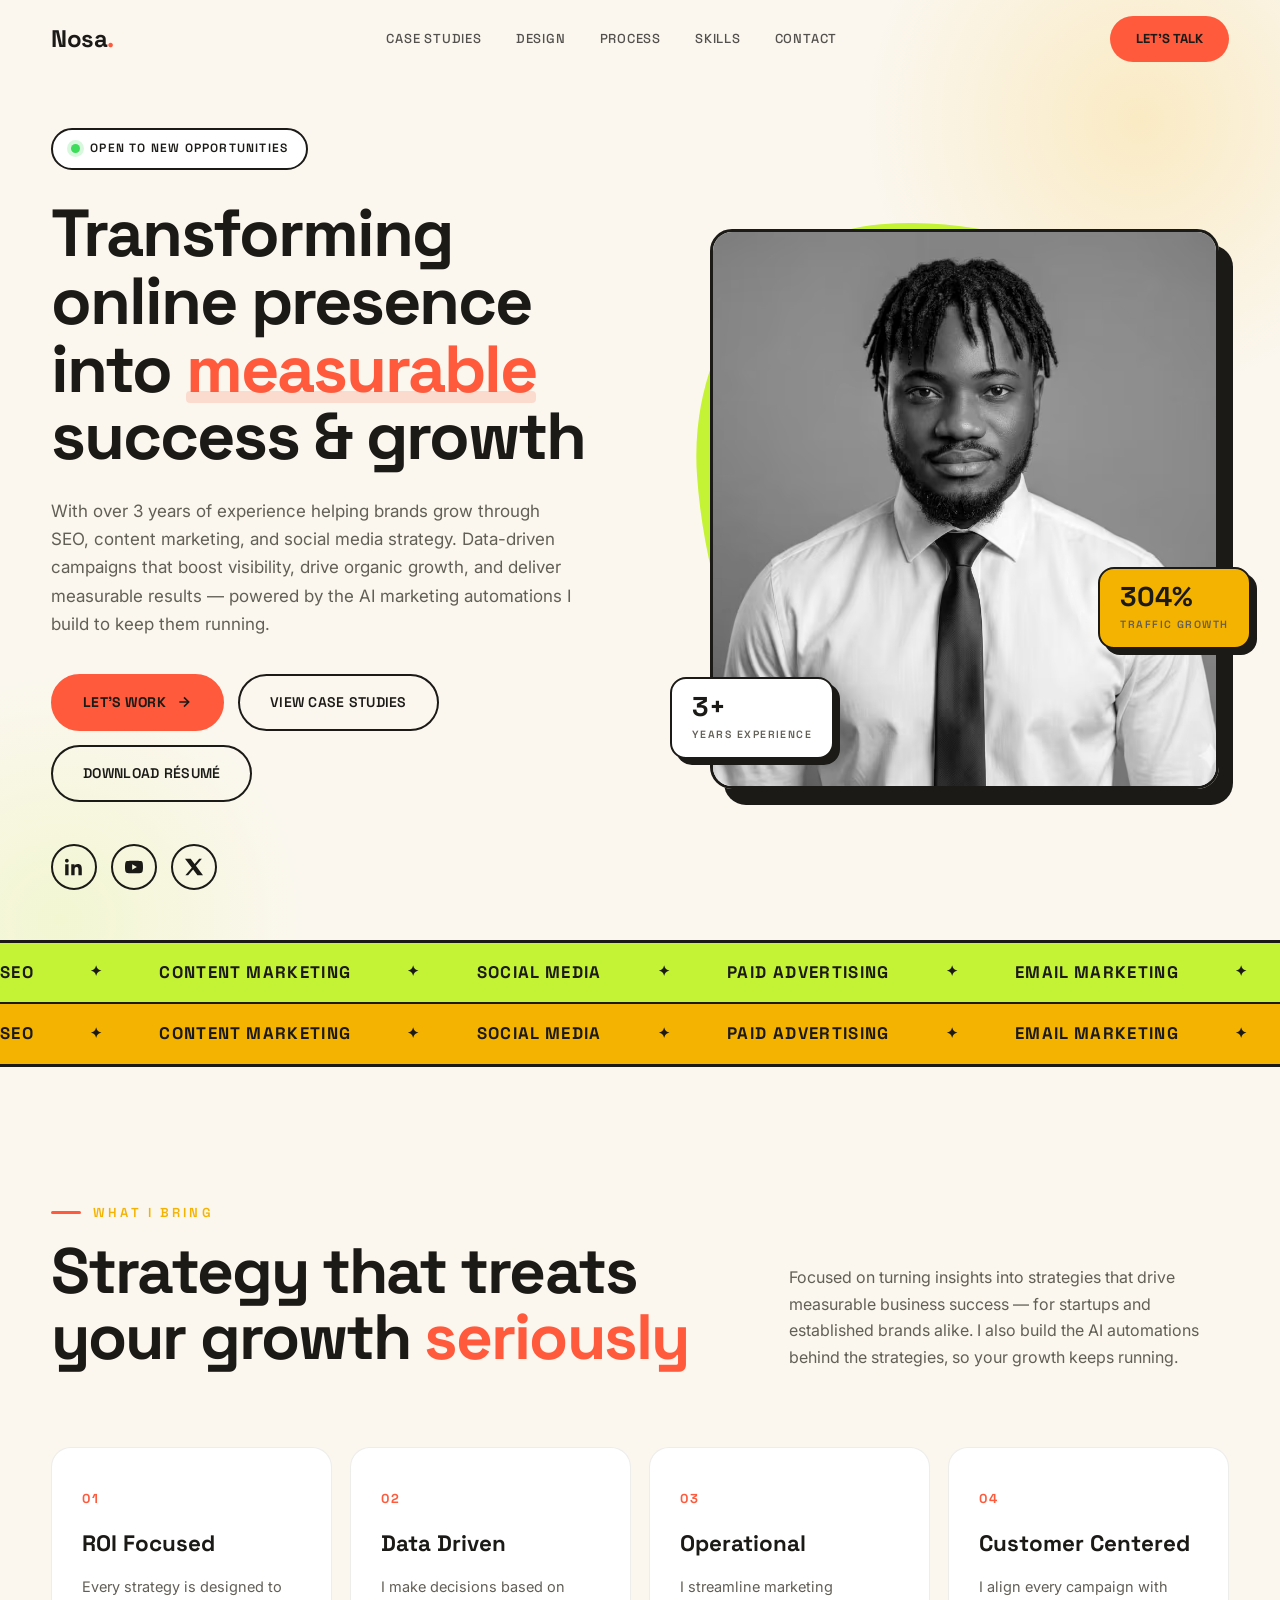
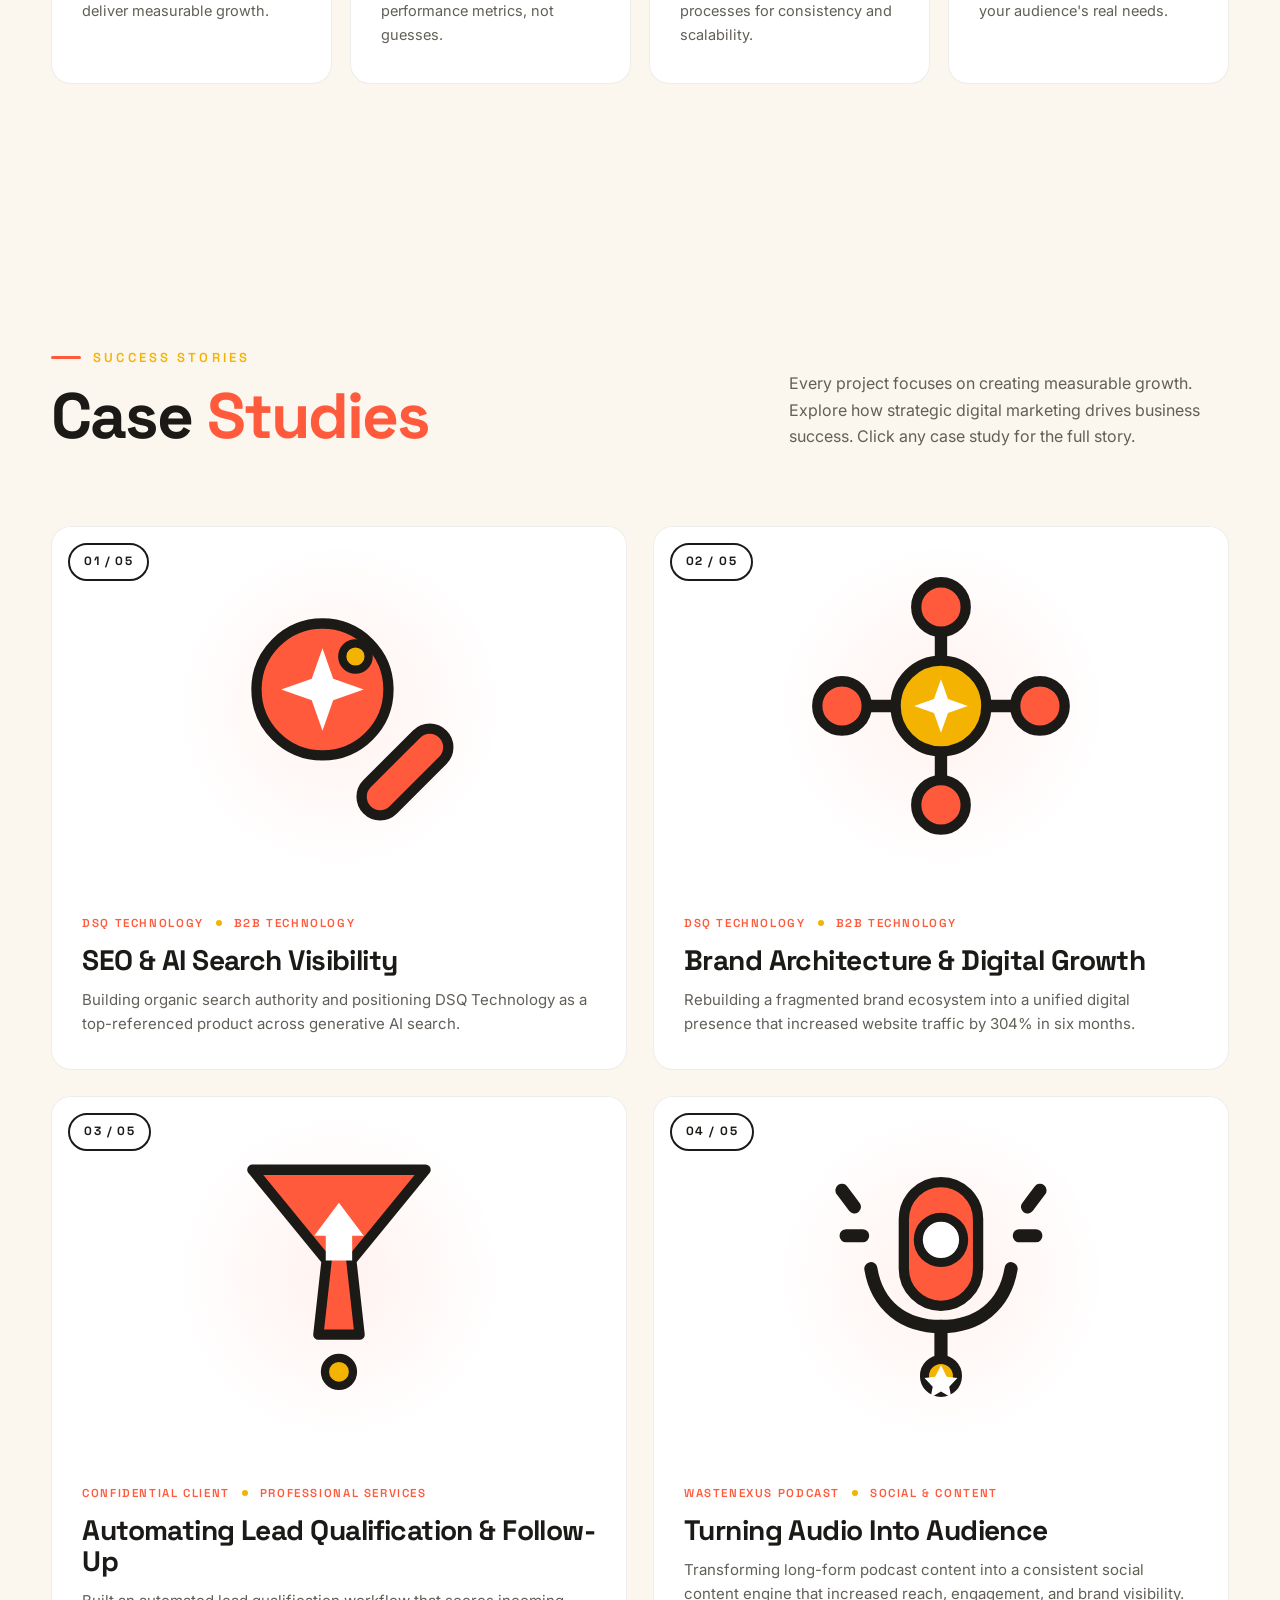
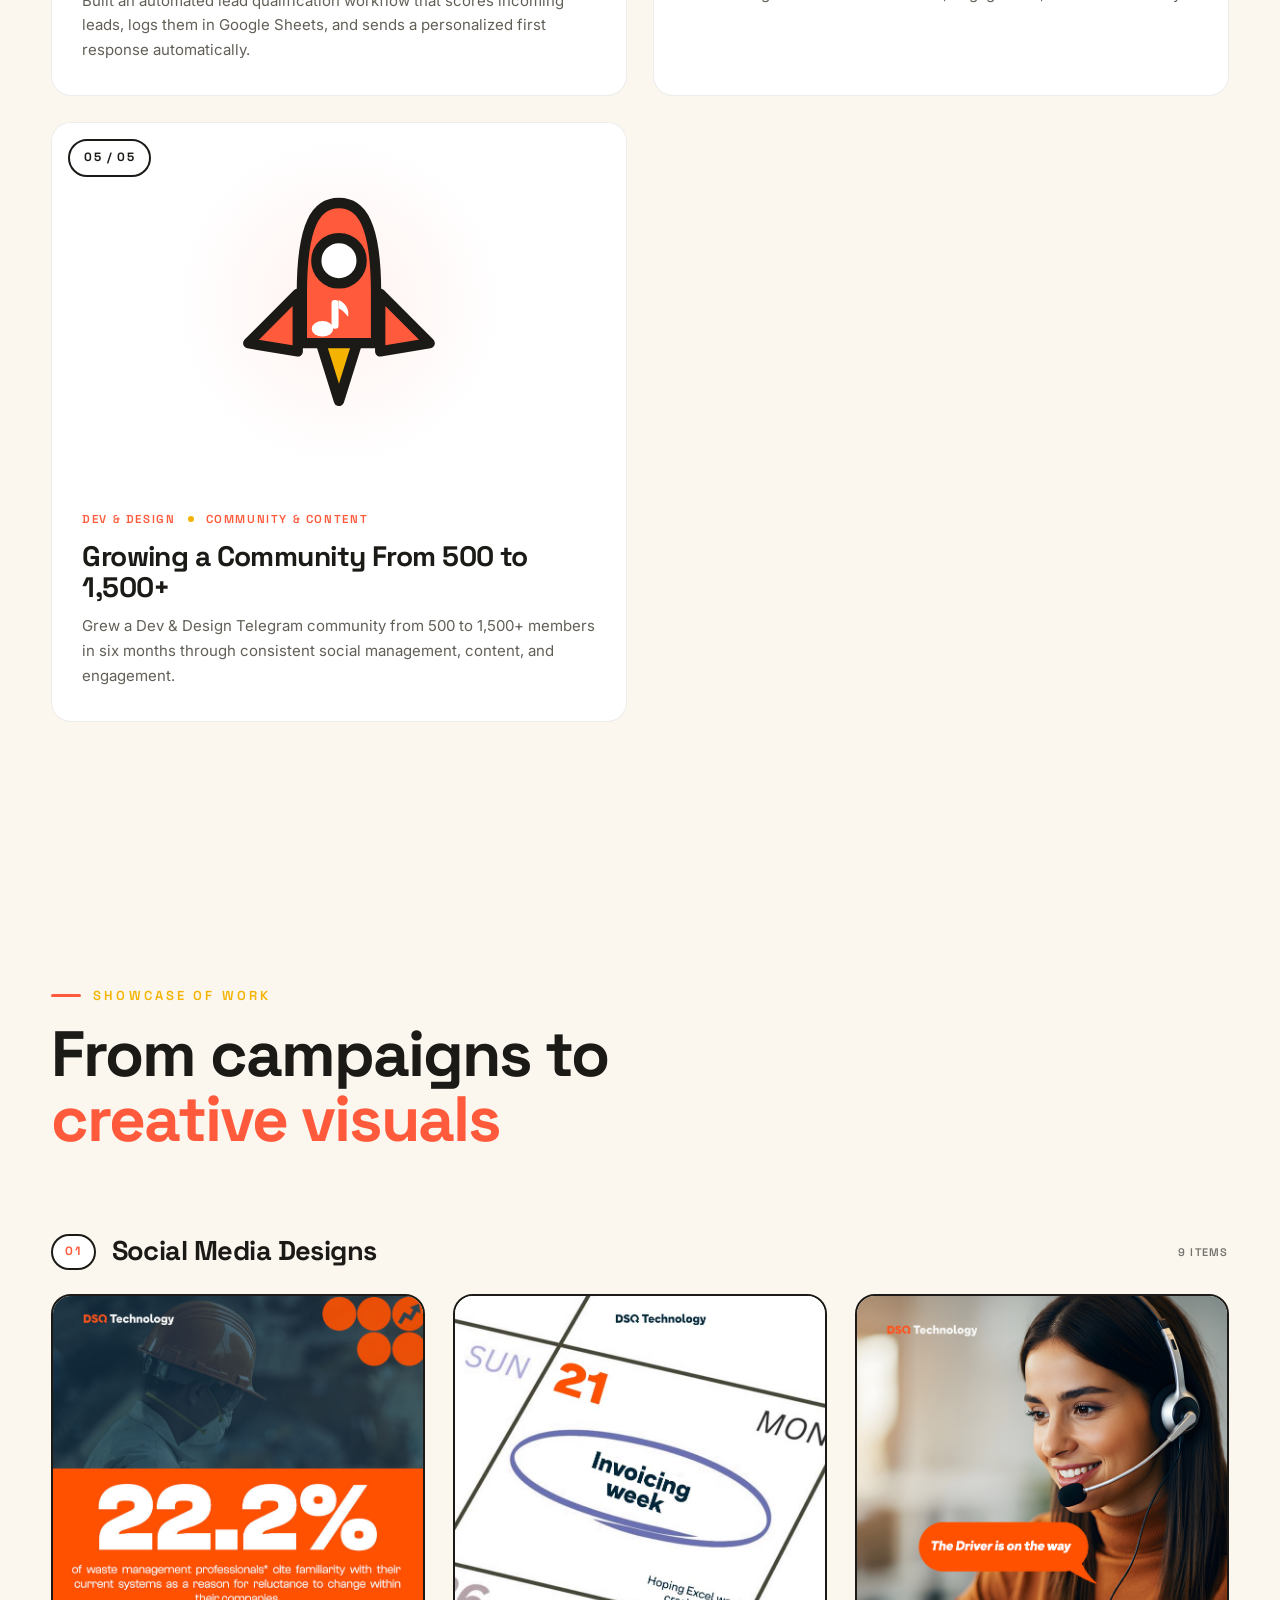
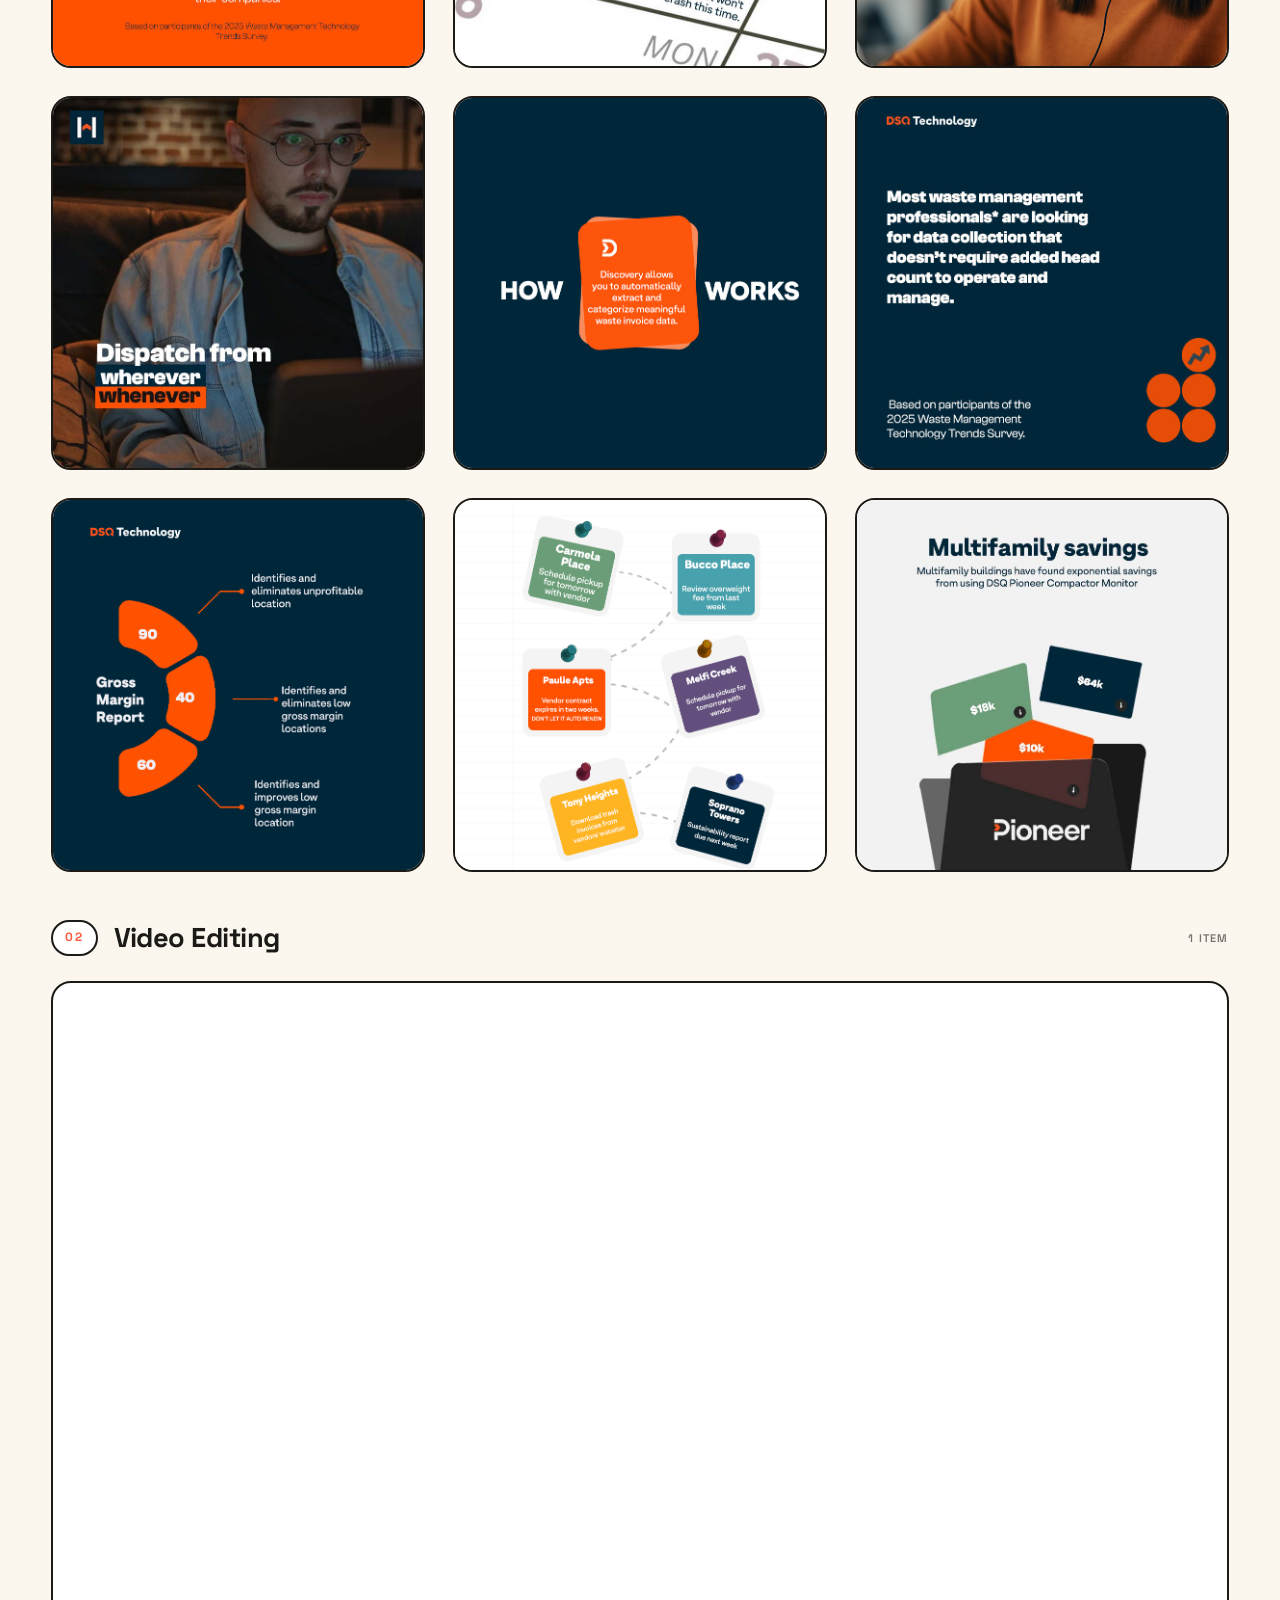
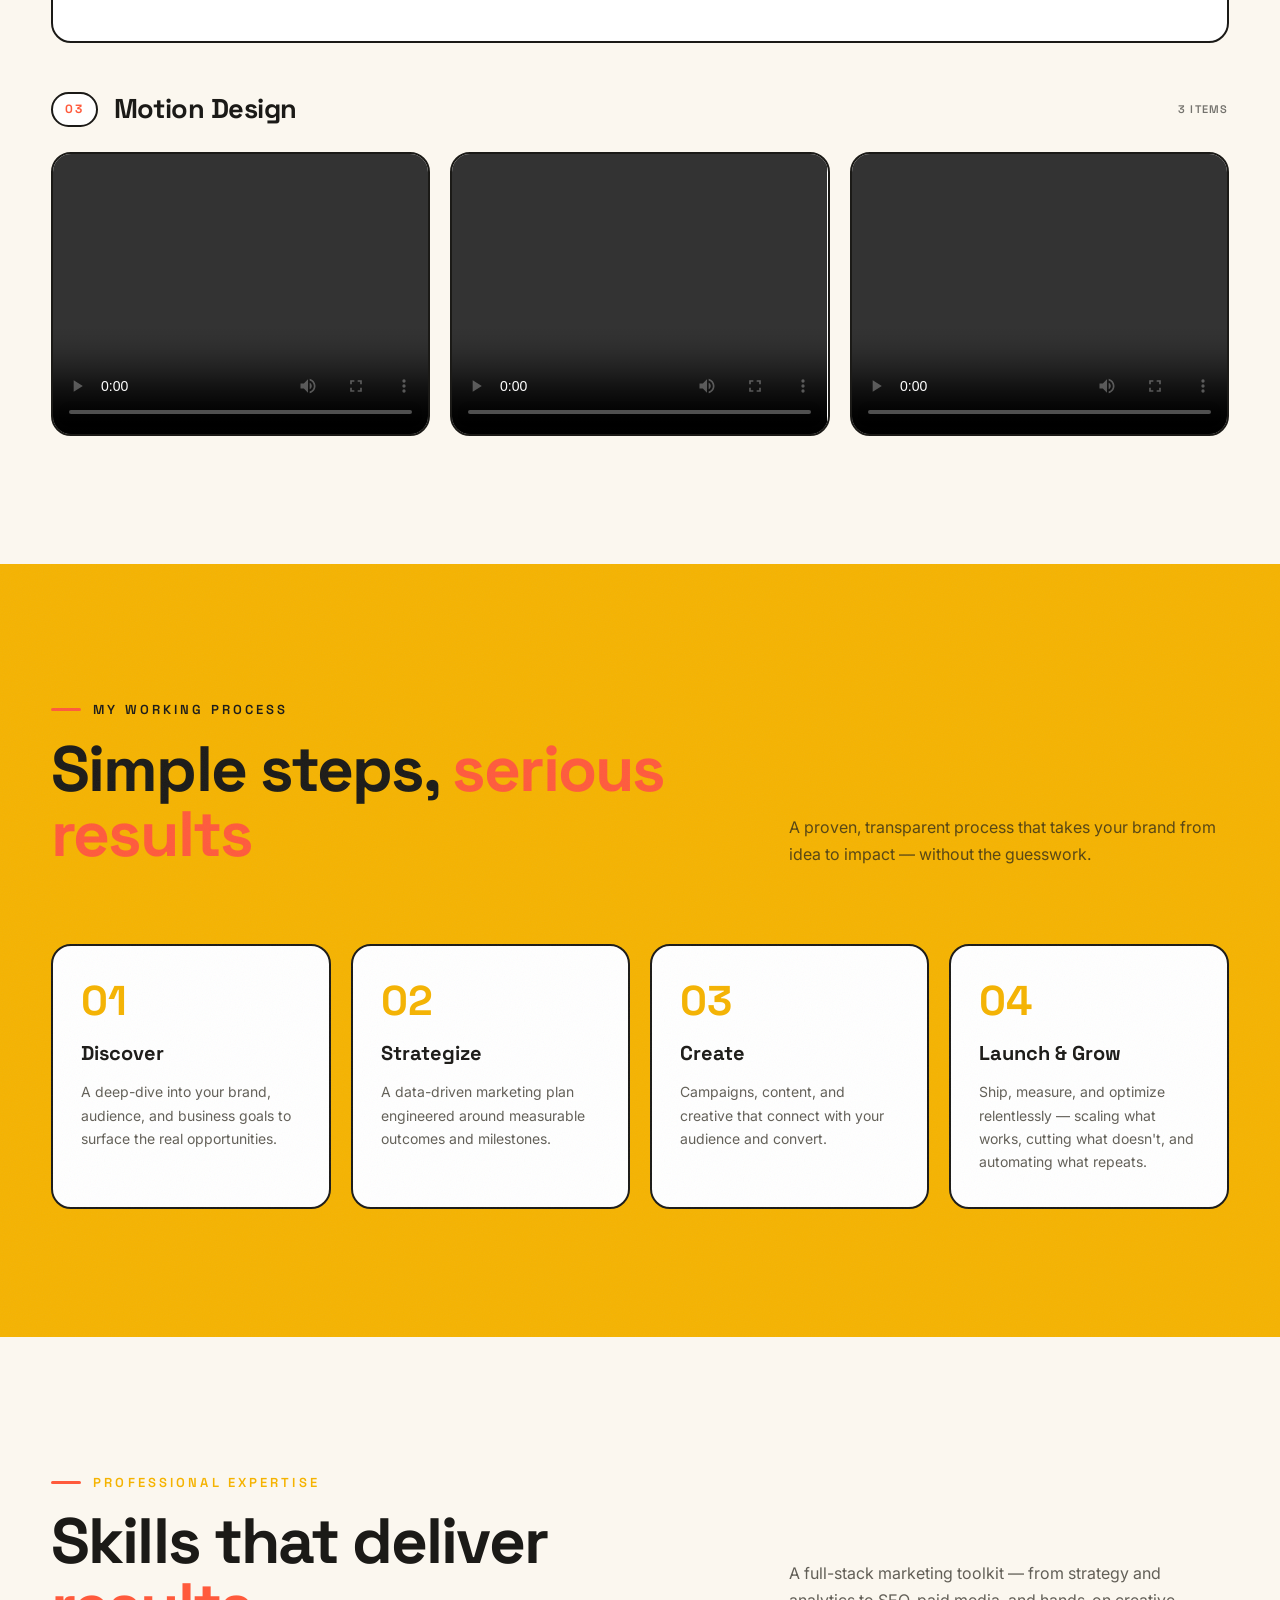
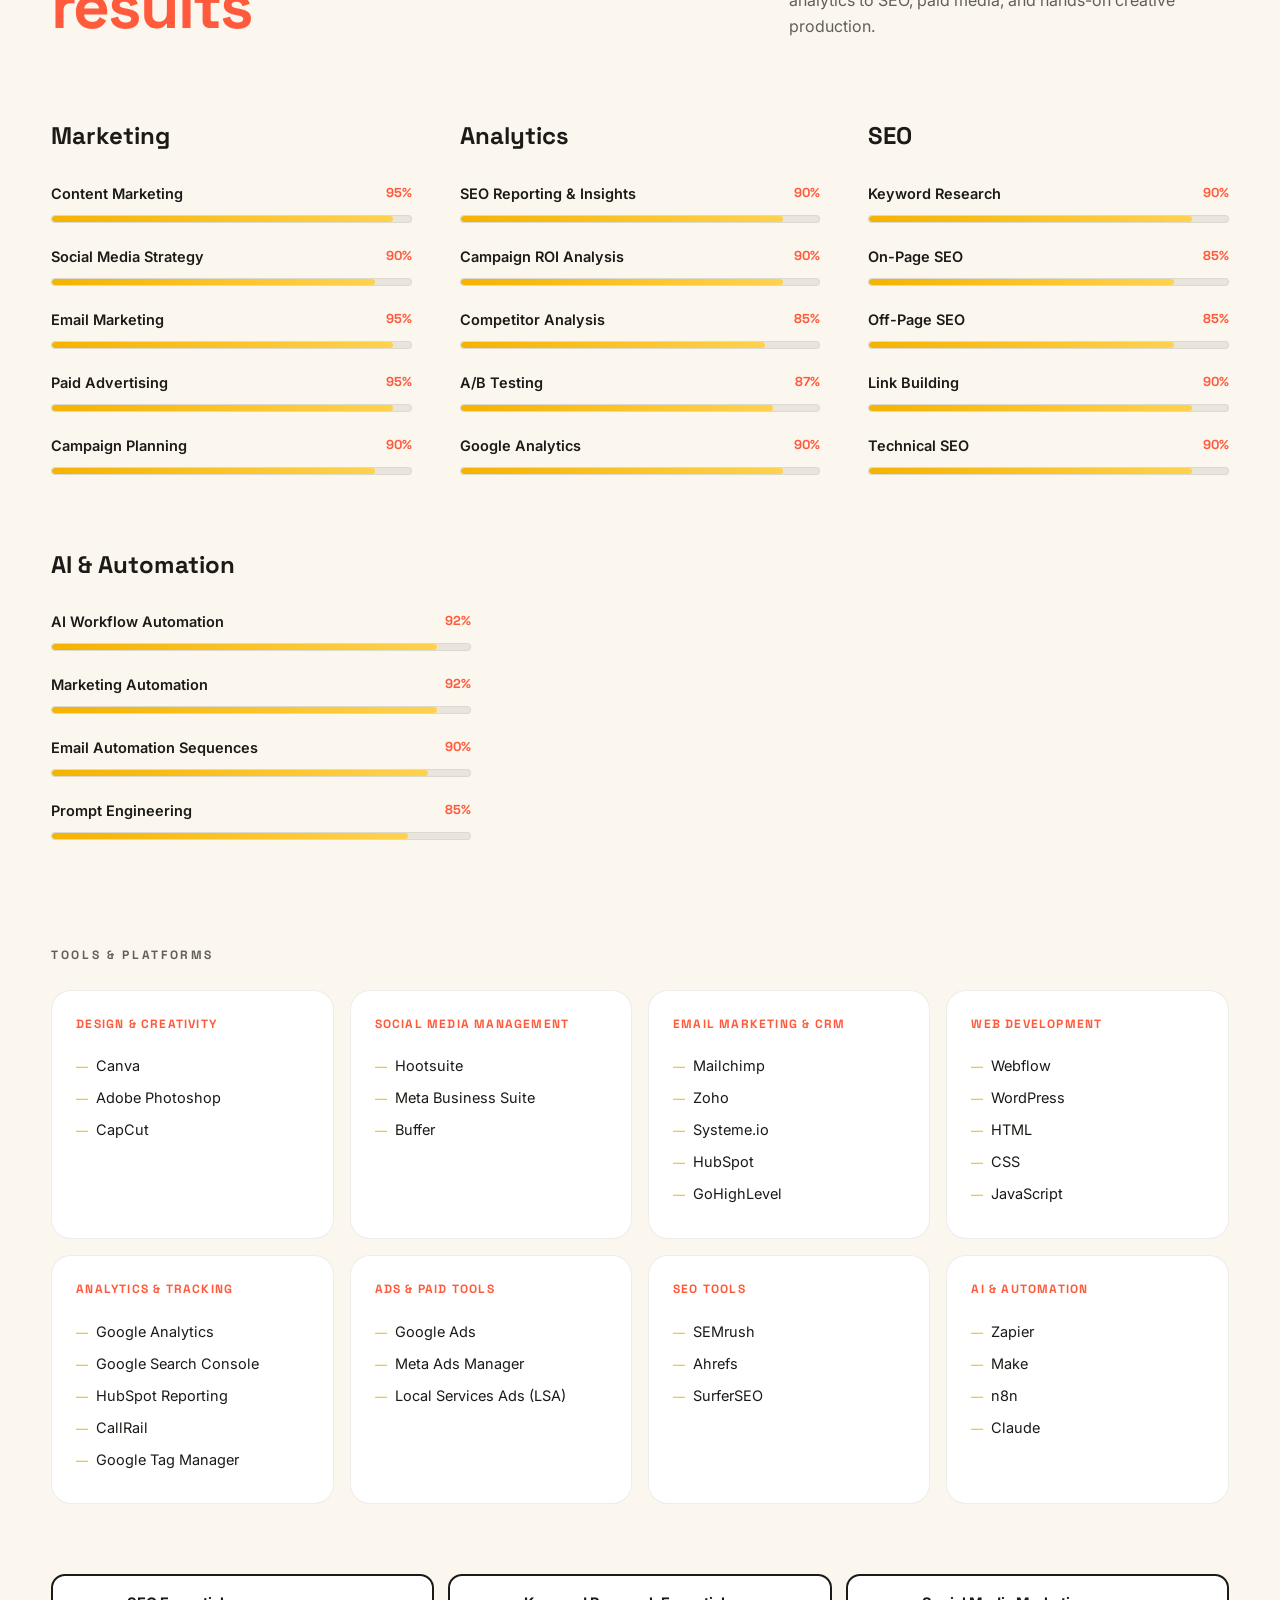
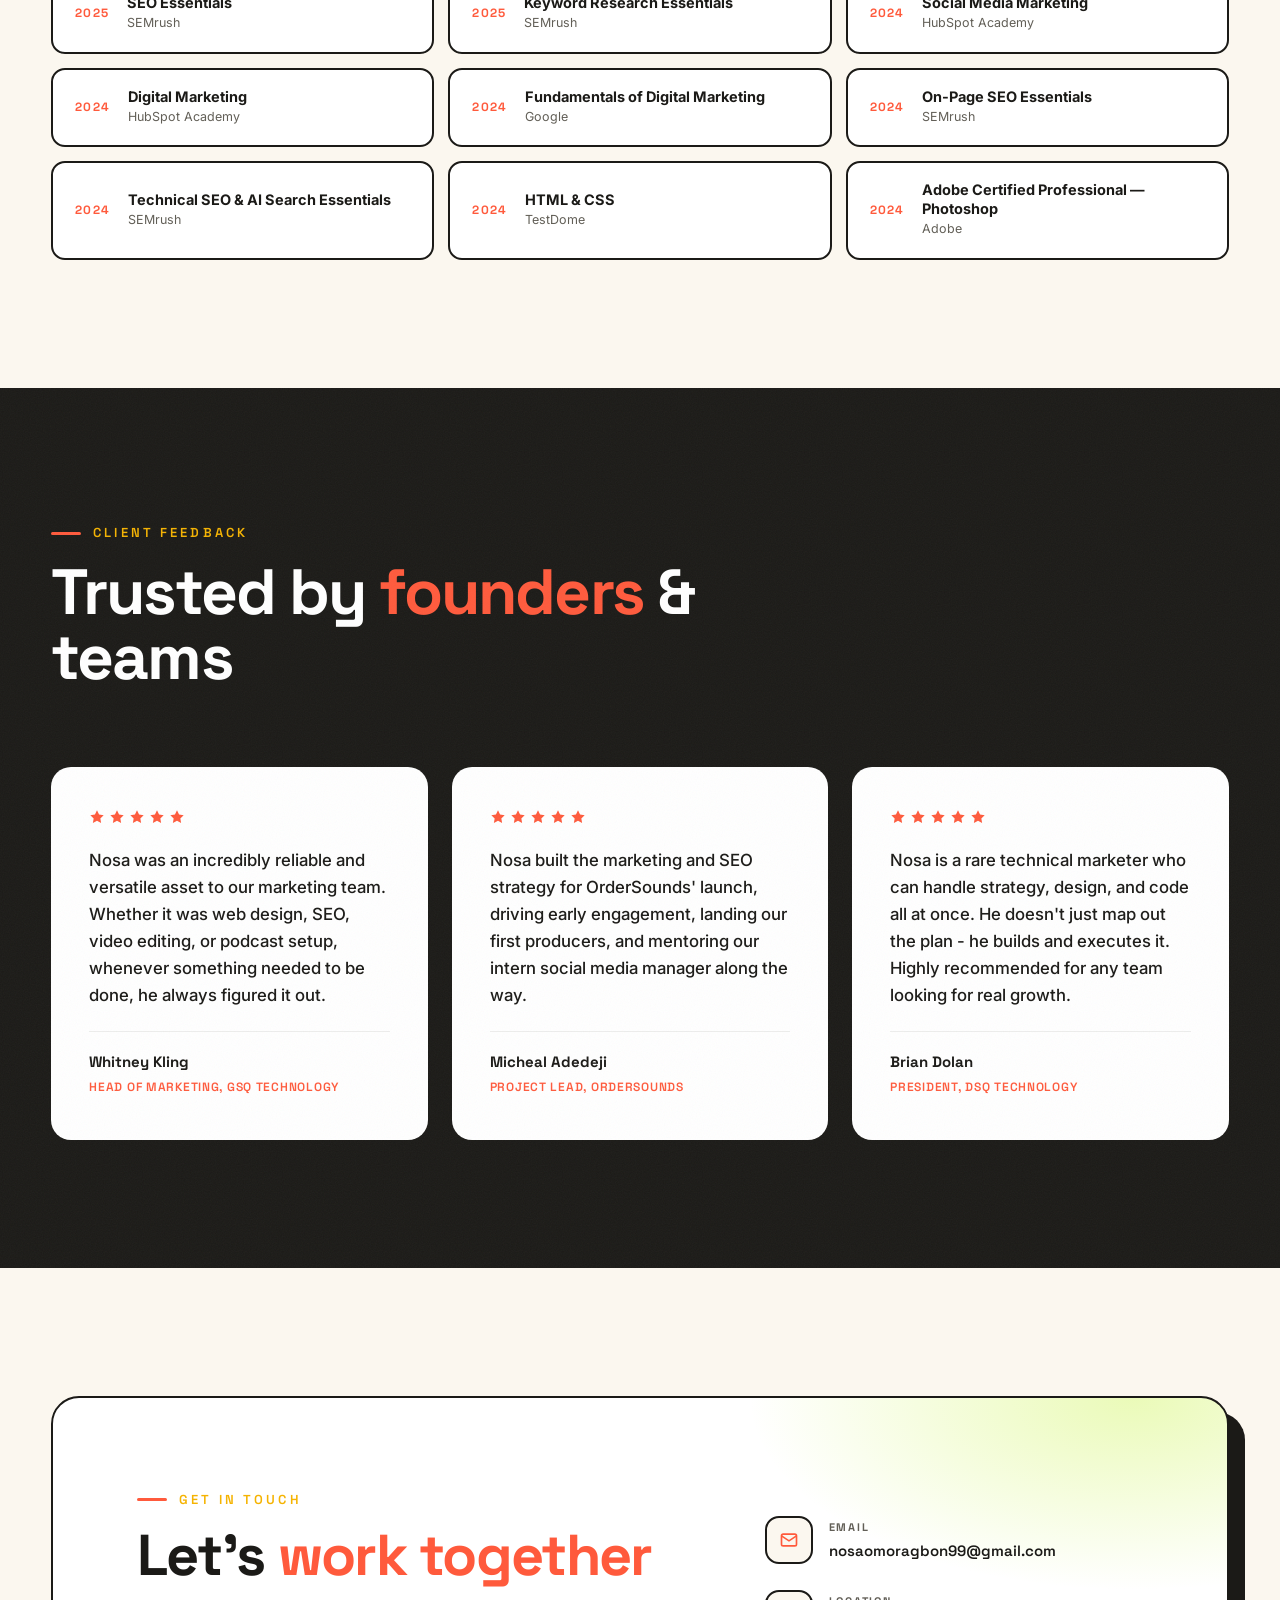
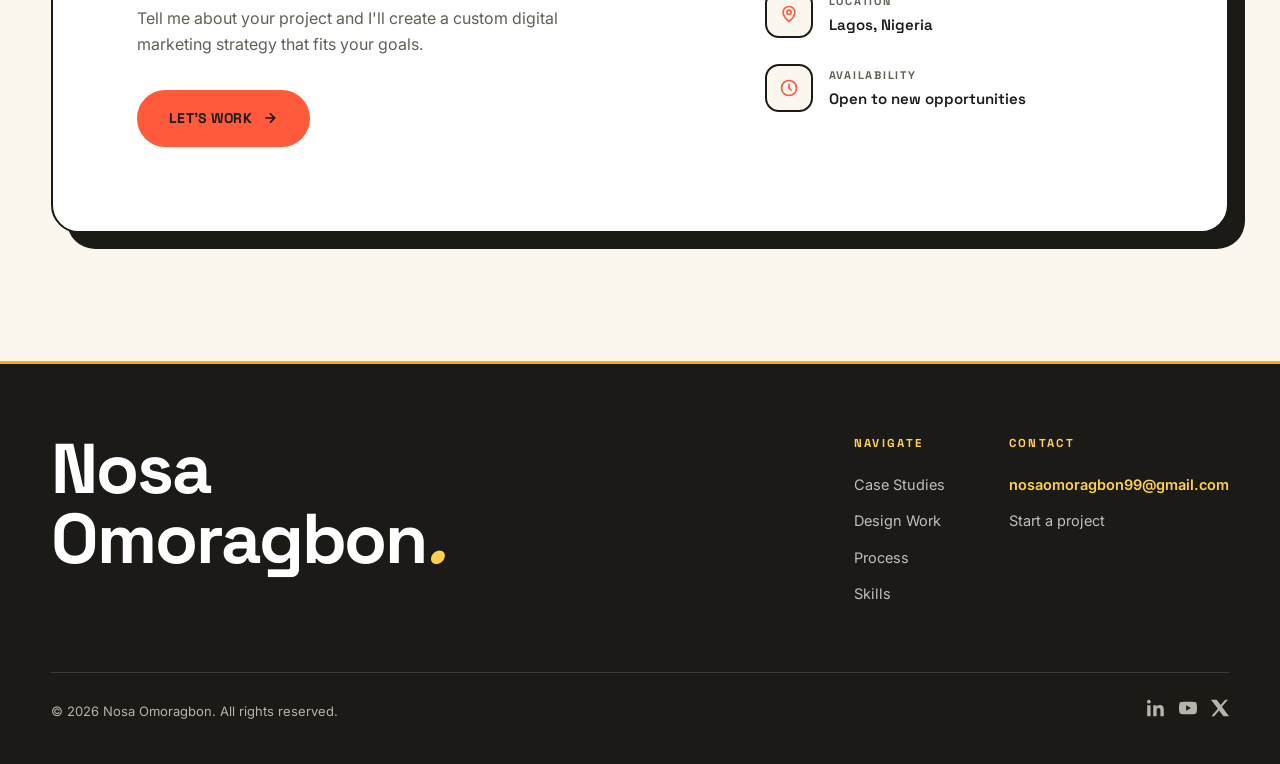
==== commit 8a0ee8ed: "Update hero stat, real social links, resume CTA, absolute OG image + canonical" ====
--- a/case-study.html
+++ b/case-study.html
@@ -13,6 +13,7 @@
   <meta property="og:locale" content="en_NG" />
   <meta name="twitter:card" content="summary_large_image" />
   <meta name="twitter:title" content="Case Study — Nosa Omoragbon" />
+  <link rel="canonical" href="https://nomoragbon-portfolio.vercel.app/case-study.html" />
   <link rel="icon" type="image/svg+xml" href="data:image/svg+xml,%3Csvg xmlns='http://www.w3.org/2000/svg' viewBox='0 0 100 100'%3E%3Crect width='100' height='100' rx='20' fill='%23f5b301'/%3E%3Ctext x='50' y='70' font-size='54' font-weight='700' text-anchor='middle' fill='%231b1a17' font-family='Arial'%3EN%3C/text%3E%3C/svg%3E" />
   <link rel="preconnect" href="https://fonts.googleapis.com" />
   <link rel="preconnect" href="https://fonts.gstatic.com" crossorigin />
